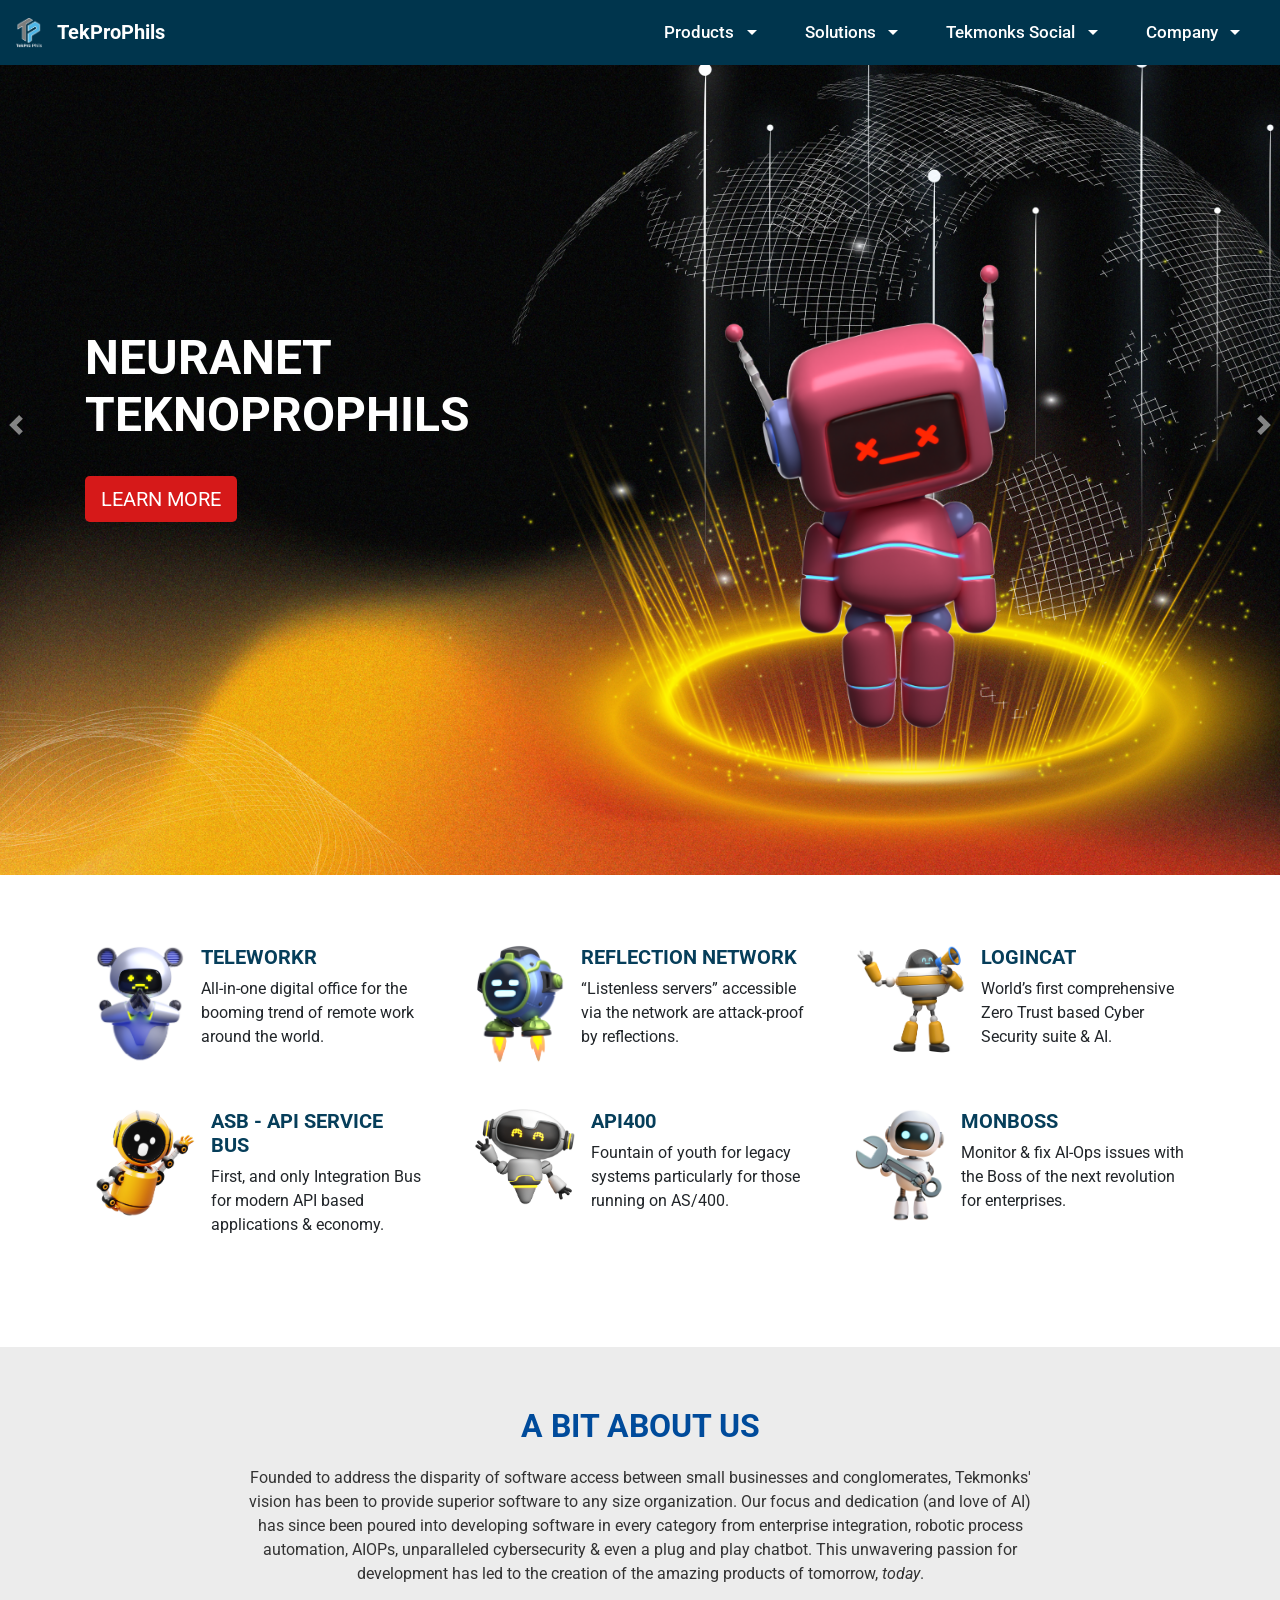
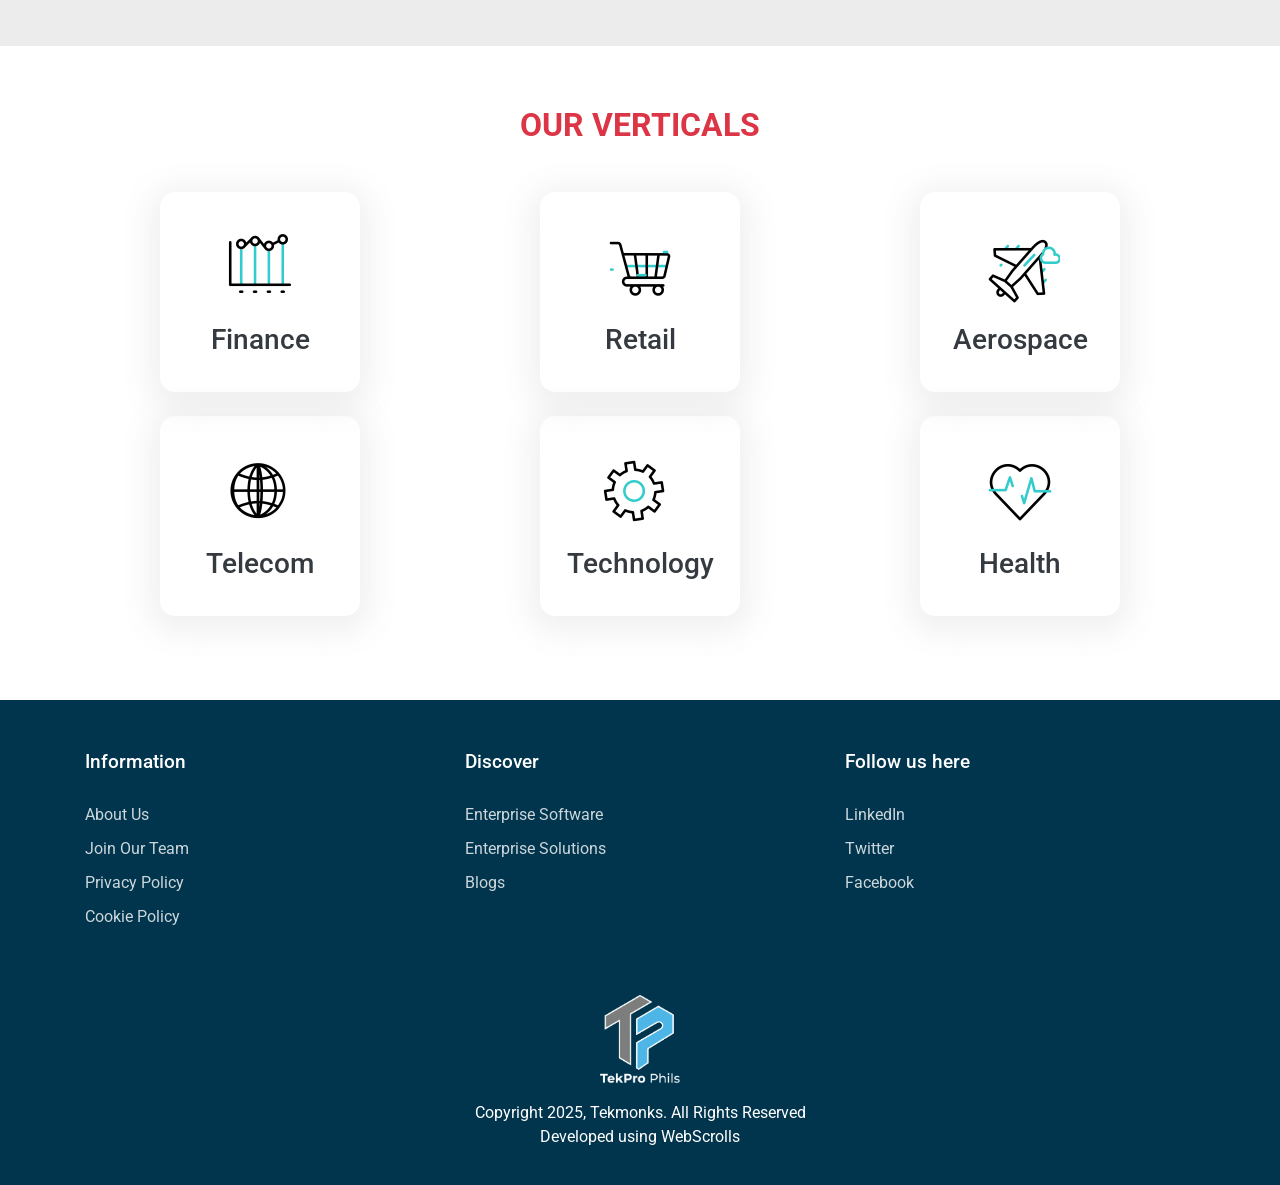
==== index.html @ f19fdc4f "Initial commit" ====
<!DOCTYPE html>
<html lang="en">
<head>
  <meta charset="UTF-8">
  <meta name="viewport" content="width=device-width, initial-scale=1.0">
  <title>TekProPhils</title>
    <link rel="icon" href="image/favicon_io/favicon.ico" type="image/x-icon">
  <link rel="stylesheet" href="style.css">
  <link rel="stylesheet" href="https://stackpath.bootstrapcdn.com/bootstrap/4.5.2/css/bootstrap.min.css">
  <link href="https://fonts.googleapis.com/css2?family=Roboto:wght@400;700&display=swap" rel="stylesheet">
</head>
<body>
<nav class="navbar navbar-expand-lg position-relative">
  <a class="navbar-brand" href="#">
    <img src="image/TekProPhils.png" alt="TekMonks Logo">
    <span class="text-white font-weight-bold">TekProPhils</span>
  </a>
  <div class="collapse navbar-collapse">
    <ul class="navbar-nav ml-auto">
      <li class="nav-item dropdown position-static">
        <a class="nav-link dropdown-toggle text-white" href="#" id="productsDropdown" role="button" data-toggle="dropdown" aria-haspopup="true" aria-expanded="false">
          Products
        </a>
        <div class="dropdown-menu dropdown-menu-custom" aria-labelledby="productsDropdown">
          <div class="menu-wrapper">
            <div class="column left">
              <div class="submenu-item active" onclick="switchTab('productsMenu', 0)">Artificial Intelligence</div>
              <div class="submenu-item" onclick="switchTab('productsMenu', 1)">Cybersecurity</div>
              <div class="submenu-item" onclick="switchTab('productsMenu', 2)">Enterprise Application Integration and API</div>
              <div class="submenu-item" onclick="switchTab('productsMenu', 3)">Monitoring and Response</div>
              <div class="submenu-item" onclick="switchTab('productsMenu', 4)">Cloud</div>
            </div>
            <div class="column right">
              <div class="tab-content" id="productsMenu">
                <div class="row tab-pane active">
                  <div class="col-md-3"><h6><strong>AI Analytics</strong></h6><p>Real-time automated data analysis with focused acuity.</p></div>
                  <div class="col-md-3"><h6><strong>AIPA</strong></h6><p>Complete Robotic Automation Platform for Enterprises.</p></div>
                  <div class="col-md-3"><h6><strong>Monkruls</strong></h6><p>Powerful lightweight business rules engine.</p></div>
                  <div class="col-md-3"><h6><strong>Neuranet</strong></h6><p>Enterprise AI Neural Networks intelligent, integrated, and easy to use.</p></div>
                </div>
                <div class="row tab-pane">
                  <div class="col-md-3"><h6><strong>LoginCat 360</strong></h6><p>World's first comprehensive Cyber Security suite &AI that is Zero Trust based.</p></div>
                  <div class="col-md-3"><h6><strong>Reflection Network</strong></h6><p>"Listenless servers" accessible via the network are attack-proof by reflections.</p></div>
                  <div class="col-md-3"><h6><strong>Cyberwarrior</strong></h6><p>An AI expert security system for cyber defense designed to combat smart attacks.</p></div>
                </div>
                <div class="row tab-pane">
                  <div class="col-md-3"><h6><strong>ASB - API Service Bus</strong></h6><p>First & only Integration Bus for API based applications.</p></div>
                  <div class="col-md-3"><h6><strong>API Boss</strong></h6><p>The world's most powerful and complete API Manager.</p></div>
                  <div class="col-md-3"><h6><strong>DBMagic</strong></h6><p>A REST Layer for DataBase</p></div>
                </div>
                <div class="row tab-pane">
                  <div class="col-md-3"><h6><strong>MonitorX</strong></h6><p>Complete end-to-end monitoring of hybrid systems and performance metrics.</p></div>
                  <div class="col-md-3"><h6><strong>AlertEngine</strong></h6><p>Real-time alerting and incident management with adaptive thresholds.</p></div>
                </div>
                <div class="row tab-pane">
                  <div class="col-md-3"><h6><strong>SkyScale</strong></h6><p>Enterprise-grade scalable cloud deployment and management tools.</p></div>
                  <div class="col-md-3"><h6><strong>CloudX</strong></h6><p>Cloud-native orchestration layer integrated with Tekmonks services.</p></div>
                </div>
              </div>
            </div>
          </div>
        </div>
      </li>
      <li class="nav-item dropdown position-static">
        <a class="nav-link dropdown-toggle text-white" href="#" id="solutionsDropdown" role="button" data-toggle="dropdown" aria-haspopup="true" aria-expanded="false">
          Solutions
        </a>
        <div class="dropdown-menu dropdown-menu-custom" aria-labelledby="solutionsDropdown">
          <div class="menu-wrapper">
            <div class="column left">
              <div class="submenu-item active" onclick="switchTab('solutionsMenu', 0)">Finance</div>
              <div class="submenu-item" onclick="switchTab('solutionsMenu', 1)">Retail</div>
              <div class="submenu-item" onclick="switchTab('solutionsMenu', 2)">Healthcare</div>
            </div>
            <div class="column right">
              <div class="tab-content" id="solutionsMenu">
                <div class="row tab-pane active">
                  <div class="col-md-4"><h6><strong>Banking Solutions</strong></h6><p>Secure and efficient banking solutions powered by AI.</p></div>
                  <div class="col-md-4"><h6><strong>Investment Platforms</strong></h6><p>Robust platforms for investment management.</p></div>
                </div>
                <div class="row tab-pane">
                  <div class="col-md-4"><h6><strong>E-Commerce</strong></h6><p>Integrated solutions for online retail businesses.</p></div>
                  <div class="col-md-4"><h6><strong>Inventory Management</strong></h6><p>Smart inventory tracking and management systems.</p></div>
                </div>
                <div class="row tab-pane">
                  <div class="col-md-4"><h6><strong>Patient Management</strong></h6><p>Comprehensive patient record systems.</p></div>
                  <div class="col-md-4"><h6><strong>Telemedicine</strong></h6><p>Remote healthcare solutions for modern needs.</p></div>
                </div>
              </div>
            </div>
          </div>
        </div>
      </li>
      <li class="nav-item dropdown position-static">
        <a class="nav-link dropdown-toggle text-white" href="#" id="socialDropdown" role="button" data-toggle="dropdown" aria-haspopup="true" aria-expanded="false">
          Tekmonks Social
        </a>
        <div class="dropdown-menu dropdown-menu-custom" aria-labelledby="socialDropdown">
          <div class="menu-wrapper">
            <div class="column left">
              <div class="submenu-item active" onclick="switchTab('socialMenu', 0)">Blog</div>
              <div class="submenu-item" onclick="switchTab('socialMenu', 1)">Events</div>
              <div class="submenu-item" onclick="switchTab('socialMenu', 2)">News</div>
            </div>
            <div class="column right">
              <div class="tab-content" id="socialMenu">
                <div class="row tab-pane active">
                  <div class="col-md-6"><h6><strong>Latest Posts</strong></h6><p>Read our most recent articles and insights.</p></div>
                  <div class="col-md-6"><h6><strong>Tech Trends</strong></h6><p>Stay updated with the latest in technology.</p></div>
                </div>
                <div class="row tab-pane">
                  <div class="col-md-6"><h6><strong>Upcoming Events</strong></h6><p>Join us at our next conference or webinar.</p></div>
                  <div class="col-md-6"><h6><strong>Past Events</strong></h6><p>Materials and recordings from previous events.</p></div>
                </div>
                <div class="row tab-pane">
                  <div class="col-md-6"><h6><strong>Press Releases</strong></h6><p>Official announcements and company news.</p></div>
                  <div class="col-md-6"><h6><strong>Media Coverage</strong></h6><p>Where Tekmonks has been featured.</p></div>
                </div>
              </div>
            </div>
          </div>
        </div>
      </li>
      <li class="nav-item dropdown position-static">
        <a class="nav-link dropdown-toggle text-white" href="#" id="companyDropdown" role="button" data-toggle="dropdown" aria-haspopup="true" aria-expanded="false">
          Company
        </a>
        <div class="dropdown-menu dropdown-menu-custom" aria-labelledby="companyDropdown">
          <div class="menu-wrapper">
            <div class="column left">
              <div class="submenu-item active" onclick="switchTab('companyMenu', 0)">About Us</div>
              <div class="submenu-item" onclick="switchTab('companyMenu', 1)">Leadership</div>
              <div class="submenu-item" onclick="switchTab('companyMenu', 2)">Careers</div>
            </div>
            <div class="column right">
              <div class="tab-content" id="companyMenu">
                <div class="row tab-pane active">
                  <div class="col-md-6"><h6><strong>Our Story</strong></h6><p>Learn about Tekmonks' history and mission.</p></div>
                  <div class="col-md-6"><h6><strong>Our Values</strong></h6><p>The principles that guide our work.</p></div>
                </div>
                <div class="row tab-pane">
                  <div class="col-md-6"><h6><strong>Executive Team</strong></h6><p>Meet our leadership team.</p></div>
                  <div class="col-md-6"><h6><strong>Advisors</strong></h6><p>Our network of industry experts.</p></div>
                </div>
                <div class="row tab-pane">
                  <div class="col-md-6"><h6><strong>Open Positions</strong></h6><p>Join our growing team.</p></div>
                  <div class="col-md-6"><h6><strong>Culture</strong></h6><p>What it's like to work at Tekmonks.</p></div>
                </div>
              </div>
            </div>
          </div>
        </div>
      </li>
    </ul>
  </div>
</nav>


<div id="carouselExampleControls" class="carousel slide" data-ride="carousel" data-interval="5000" style="margin-top: -90px; position: relative; z-index: 0;">
  <div class="carousel-inner">
    <div class="carousel-item active" style="position: relative; height: 100vh; background: url('image/1.png') no-repeat right center; background-size: cover;">
      <div class="container h-100 d-flex flex-column justify-content-center">
        <div class="row align-items-center h-100">
          <div class="col-md-6 text-white">
            <h1 class="display-4 font-weight-bold">NEURANET<br>TEKNOPROPHILS</h1>
            <a href="#" class="btn btn-danger btn-lg mt-4">LEARN MORE</a>
          </div>
        </div>
      </div>
    </div>
       <div class="carousel-item" style="position: relative; height: 100vh; background: url('image/2.png') no-repeat right center; background-size: cover;">
      <div class="container h-100 d-flex flex-column justify-content-center">
        <div class="row align-items-center h-100">
          <div class="col-md-6 text-white">
            <h1 class="display-4 font-weight-bold">AI EXPERT SYSTEM FOR<br>CYBERSECURITY</h1>
            <a href="#" class="btn btn-danger btn-lg mt-4">LEARN MORE</a>
          </div>
        </div>
      </div>
    </div>
    <div class="carousel-item" style="position: relative; height: 100vh; background: url('image/3.png') no-repeat right center; background-size: cover;">
      <div class="container h-100 d-flex flex-column justify-content-center">
        <div class="row align-items-center h-100">
          <div class="col-md-6 text-white">
            <h1 class="display-4 font-weight-bold">STATE OF THE ART ROBOTIC <br>AUTOMATION</h1>
            <a href="#" class="btn btn-danger btn-lg mt-4">LEARN MORE</a>
          </div>
        </div>
      </div>
    </div>
    <div class="carousel-item" style="position: relative; height: 100vh; background: url('image/4.png') no-repeat right center; background-size: cover;">
      <div class="container h-100 d-flex flex-column justify-content-center">
        <div class="row align-items-center h-100">
          <div class="col-md-6 text-white">
            <h1 class="display-4 font-weight-bold">TOMORROW'S HYBRID CLOUD<br>TODAY</h1>
            <a href="#" class="btn btn-danger btn-lg mt-4">LEARN MORE</a>
          </div>
        </div>
      </div>
    </div>
    <div class="carousel-item" style="position: relative; height: 100vh; background: url('image/5.png') no-repeat right center; background-size: cover;">
      <div class="container h-100 d-flex flex-column justify-content-center">
        <div class="row align-items-center h-100">
          <div class="col-md-6 text-white">
            <h1 class="display-4 font-weight-bold">
              <span style="color: #1E88E5;">Tele</span><span style="color: #43A047;">Workr</span><br>
              <span style="color: white; font-weight: normal;">The Borderless Office</span> <!-- changed to white to match -->
            </h1>
            <a href="#" class="btn btn-danger btn-lg mt-4">LEARN MORE</a>
          </div>
        </div>
      </div>
    </div>
    <div class="carousel-item" style="position: relative; height: 100vh; background: url('image/6.png') no-repeat right center; background-size: cover;">
      <div class="container h-100 d-flex flex-column justify-content-center">
        <div class="row align-items-center h-100">
          <div class="col-md-6 text-white">
            <h1 class="display-4 font-weight-bold">ENTERPRISE CONTENT <span>PLATFORM</span></h1>
            <a href="#" class="btn btn-danger btn-lg mt-4">LEARN MORE</a>
          </div>
        </div>
      </div>
    </div>
    <div class="carousel-item" style="position: relative; height: 100vh; background: url('image/7.png') no-repeat right center; background-size: cover;">
      <div class="container h-100 d-flex flex-column justify-content-center">
        <div class="row align-items-center h-100">
          <div class="col-md-6 text-white">
            <h1 class="display-4 font-weight-bold">ENTERPRISE CONTENT <span>PLATFORM</span></h1>
            <a href="#" class="btn btn-danger btn-lg mt-4">LEARN MORE</a>
          </div>
        </div>
      </div>
    </div>
    <div class="carousel-item" style="position: relative; height: 100vh; background: url('image/8.png') no-repeat right center; background-size: cover;">
      <div class="container h-100 d-flex flex-column justify-content-center">
        <div class="row align-items-center h-100">
          <div class="col-md-6 text-white">
            <h1 class="display-4 font-weight-bold">ENTERPRISE CONTENT <span>PLATFORM</span></h1>
            <a href="#" class="btn btn-danger btn-lg mt-4">LEARN MORE</a>
          </div>
        </div>
      </div>
    </div>
  </div>
  <a class="carousel-control-prev" href="#carouselExampleControls" role="button" data-slide="prev" style="left: -80px; z-index: 5;">
    <span class="carousel-control-prev-icon" aria-hidden="true"></span>
    <span class="sr-only">Previous</span>
  </a>
  <a class="carousel-control-next" href="#carouselExampleControls" role="button" data-slide="next" style="right: -80px; z-index: 5;">
    <span class="carousel-control-next-icon" aria-hidden="true"></span>
    <span class="sr-only">Next</span>
  </a>
</div>
<section class="products-section">
  <div class="container">
    <div class="row">
      <div class="col-md-4 mb-4">
        <div class="d-flex align-items-start">
          <img src="image/9.png" alt="TELEWORKR" class="mr-3" width="90">
          <div>
            <a href="#" class="no-underline">
            <h5 class="font-weight-bold">TELEWORKR</h5>
            </a>
            <p>All-in-one digital office for the booming trend of remote work around the world.</p>
          </div>
        </div>
      </div>
      <div class="col-md-4 mb-4">
        <div class="d-flex align-items-start">
          <img src="image/10.png" alt="REFLECTION NETWORK" class="mr-3" width="90">
          <div>
            <a href="#" class="no-underline">
            <h5 class="font-weight-bold">REFLECTION NETWORK</h5>
            </a>
            <p>“Listenless servers” accessible via the network are attack-proof by reflections.</p>
          </div>
        </div>
      </div>
      <div class="col-md-4 mb-4">
        <div class="d-flex align-items-start">
          <img src="image/14.png" alt="LOGINCAT" class="mr-3" width="110">
          <div>
            <a href="#" class="no-underline">
            <h5 class="font-weight-bold">LOGINCAT</h5>
            </a>
            <p>World’s first comprehensive Zero Trust based Cyber Security suite & AI.</p>
          </div>
        </div>
      </div>
      <div class="col-md-4 mb-4">
        <div class="d-flex align-items-start">
          <img src="image/15.png" alt="ASB - API SERVICE BUS" class="mr-3" width="100">
          <div>
            <a href="#" class="no-underline">
            <h5 class="font-weight-bold">ASB - API SERVICE BUS</h5>
            </a>
            <p>First, and only Integration Bus for modern API based applications & economy.</p>
          </div>
        </div>
      </div>
      <div class="col-md-4 mb-4">
        <div class="d-flex align-items-start">
          <img src="image/16.png" alt="API400" class="mr-3" width="100">
          <div>
              <a href="#" class="no-underline">
            <h5 class="font-weight-bold">API400</h5>
            </a>
            <p>Fountain of youth for legacy systems particularly for those running on AS/400.</p>
          </div>
        </div>
      </div>
      <div class="col-md-4 mb-4">
        <div class="d-flex align-items-start">
          <img src="image/11.png " alt="MONBOSS" class="mr-3" width="90">
          <div>
            <a href="#" class="no-underline">
          <h5 class="font-weight-bold">MONBOSS</h5>
        </a>
            <p>Monitor & fix AI-Ops issues with the Boss of the next revolution for enterprises.</p>
          </div>
        </div>
      </div>
    </div>
  </div>
</section>


  <section class="about-section">
    <h2>A BIT ABOUT US</h2>
    <p>
      Founded to address the disparity of software access between small businesses and conglomerates,
      Tekmonks' vision has been to provide superior software to any size organization. Our focus and dedication
      (and love of AI) has since been poured into developing software in every category from enterprise
      integration, robotic process automation, AIOPs, unparalleled cybersecurity & even a plug and play chatbot.
      This unwavering passion for development has led to the creation of the amazing products of tomorrow, <i>today</i>.
    </p>
  </section>


  <section class="our-verticals">
  <div class="container">
    <h2 class="text-center text-danger font-weight-bold mb-5">OUR VERTICALS</h2>
    <div class="row">
      <div class="col-md-4 col-6 mb-4">
        <a href="#" class="vertical-link">
          <div class="vertical-card">
            <img src="image/gif/line-chart.gif" alt="Finance" width="80" class="mb-3">
            <h3 class="text-dark mb-0">Finance</h3>
          </div>
        </a>
      </div>
      <div class="col-md-4 col-6 mb-4">
        <a href="#" class="vertical-link">
          <div class="vertical-card">
            <img src="image/gif/shopping-cart.gif" alt="Retail" width="80" class="mb-3">
            <h3 class="text-dark mb-0">Retail</h3>
          </div>
        </a>
      </div>
      <div class="col-md-4 col-6 mb-4">
        <a href="#" class="vertical-link">
          <div class="vertical-card">
            <img src="image/gif/airplane.gif" alt="Aerospace" width="80" class="mb-3">
            <h3 class="text-dark mb-0">Aerospace</h3>
          </div>
        </a>
      </div>
      <div class="col-md-4 col-6 mb-4">
        <a href="#" class="vertical-link">
          <div class="vertical-card">
            <img src="image/gif/worldwide.gif" alt="Telecom" width="80" class="mb-3">
            <h3 class="text-dark mb-0">Telecom</h3>
          </div>
        </a>
      </div>
      <div class="col-md-4 col-6 mb-4">
        <a href="#" class="vertical-link">
          <div class="vertical-card">
            <img src="image/gif/settings.gif" alt="Technology" width="80" class="mb-3">
            <h3 class="text-dark mb-0">Technology</h3>
          </div>
        </a>
      </div>
      <div class="col-md-4 col-6 mb-4">
        <a href="#" class="vertical-link">
          <div class="vertical-card">
            <img src="image/gif/heartbeat.gif" alt="Health" width="80" class="mb-3">
            <h3 class="text-dark mb-0">Health</h3>
          </div>
        </a>
      </div>
    </div>
  </div>
</section>

  <footer>
  <div class="container">
    <div class="footer-grid">
      <div class="footer-column">
        <h3>Information</h3>
        <ul>
          <li><a href="#">About Us</a></li>
          <li><a href="#">Join Our Team</a></li>
          <li><a href="#">Privacy Policy</a></li>
          <li><a href="#">Cookie Policy</a></li>
        </ul>
      </div>
      <div class="footer-column">
        <h3>Discover</h3>
        <ul>
          <li><a href="#">Enterprise Software</a></li>
          <li><a href="#">Enterprise Solutions</a></li>
          <li><a href="#">Blogs</a></li>
        </ul>
      </div>
      <div class="footer-column">
        <h3>Follow us here</h3>
        <ul>
          <li><a href="#">LinkedIn</a></li>
          <li><a href="#">Twitter</a></li>
          <li><a href="#">Facebook</a></li>
        </ul>
      </div>
    </div>
    <div class="copyright">
      <img src="image/TekProPhils.png" alt="TekProPhils">
      <p>Copyright 2025, Tekmonks. All Rights Reserved<br>
      Developed using WebScrolls</p>
    </div>
  </div>
</footer>

  <script src="https://code.jquery.com/jquery-3.5.1.slim.min.js"></script>
  <script src="https://cdn.jsdelivr.net/npm/bootstrap@4.5.2/dist/js/bootstrap.bundle.min.js"></script>

<script>
// Function to handle tab switching
function switchTab(menuId, index) {
  const menu = document.getElementById(menuId);
  const items = menu.parentElement.querySelectorAll('.submenu-item');
  const panes = menu.querySelectorAll('.tab-pane');

  // Remove active class from all items and panes
  items.forEach(item => item.classList.remove('active'));
  panes.forEach(pane => pane.classList.remove('active'));
  
  // Add active class to selected item and pane
  items[index].classList.add('active');
  panes[index].classList.add('active');
}

// Keep dropdown open when clicking inside
document.querySelectorAll('.dropdown-menu-custom').forEach(menu => {
  menu.addEventListener('click', function(e) {
    e.stopPropagation();
  });
});

// Initialize first tab as active on page load
document.addEventListener('DOMContentLoaded', function() {
  document.querySelectorAll('.column.left .submenu-item').forEach((item, index) => {
    if (index === 0) item.classList.add('active');
  });
  document.querySelectorAll('.tab-content .tab-pane').forEach((pane, index) => {
    if (index === 0) pane.classList.add('active');
  });
});
</script>
</body>
</html>
---- style.css ----
body, html {
      margin: 0;
      padding: 0;
      font-family: 'Roboto', sans-serif;
      overflow-x: hidden;
      background-color: #fff;
    }
   .navbar {
     margin-bottom: 0 !important;
  background-color: #00354d;
  padding: 0.8rem 2rem;
    position: relative;
    z-index: 1000;
}

.navbar-brand {
  display: flex;
  align-items: center;
  padding: 0.5rem 0;
}

.navbar-brand img {
  height: 30px;
  margin-right: 10px;
}

.navbar-nav {
  align-items: center;
}

.navbar .nav-link {
  color: white !important;
  padding: 0.75rem 1.25rem !important;
  margin: 0 0.25rem;
  font-weight: 500;
  font-size: 1.05rem;
  transition: all 0.2s ease;
  position: relative;
}

.navbar .nav-link:hover,
.navbar .nav-link:focus,
.navbar .nav-link.active {
  color: #00354d !important;
  background-color: white;
  border-radius: 6px;
}

.dropdown-menu-custom {
  position: absolute;
  background-color: white;
  width: 100vw;
  z-index: 1000;
  top: 100%;
  left: 0;
  display: none;
  border-top: 3px solid #e0e0e0;
  box-shadow: 0 10px 20px rgba(0, 0, 0, 0.1);
}
.no-underline {
  text-decoration: none !important;
  color: #063E5A !important;
}

.no-underline:hover {
  color: #A81010 !important;
}
.vertical-link:hover h3 {
  color: #A81010 !important;
}
.dropdown-menu-custom.show {
  display: block !important;
}

.menu-wrapper {
  display: flex;
  min-height: 400px;
}

.column.left {
  width: 25%;
  min-width: 280px;
  background-color: #00354d;
  color: white;
  padding: 2rem 0;
}
   .navbar-toggler-icon {
      background-image: url("data:image/svg+xml;charset=utf8,%3Csvg viewBox='0 0 32 32' xmlns='http://www.w3.org/2000/svg'%3E%3Cpath stroke='rgba(255,255,255,0.8)' stroke-width='2' stroke-linecap='round' stroke-miterlimit='10' d='M4 8h24M4 16h24M4 24h24'/%3E%3C/svg%3E");
    }
.column.right {
  width: 75%;
  background: #f9f9f9;
  padding: 2.5rem;
}

.submenu-item {
  cursor: pointer;
  padding: 0.8rem 2rem;
  margin: 0.25rem 1rem;
  font-size: 1rem;
  transition: all 0.2s ease;
  border-left: 3px solid transparent;
}

.submenu-item:hover,
.submenu-item.active {
  background: rgba(255, 255, 255, 0.9);
  color: #00354d;
  border-radius: 4px;
  border-left: 3px solid #d61919;
  padding-left: 1.75rem;
}

.tab-pane { 
  display: none; 
  animation: fadeIn 0.3s ease;
}

.tab-pane.active { 
  display: block; 
}

.tab-pane .row {
  margin: -1rem;
}

.tab-pane .col-md-3,
.tab-pane .col-md-4,
.tab-pane .col-md-6 {
  padding: 1rem;
}

.tab-pane h6 {
  font-size: 1.1rem;
  margin-bottom: 0.75rem;
  color: #00354d;
}

.tab-pane p {
  font-size: 0.95rem;
  line-height: 1.5;
  color: #555;
}

@keyframes fadeIn {
  from { opacity: 0; transform: translateY(10px); }
  to { opacity: 1; transform: translateY(0); }
}

/* Improved dropdown arrow */
.navbar .dropdown-toggle::after {
  margin-left: 0.5em;
  vertical-align: 0.15em;
  transition: transform 0.2s ease;
}

.navbar .show > .dropdown-toggle::after {
  transform: rotate(180deg);
}

    .carousel-item {
      height: 100vh;
      background: linear-gradient(135deg, #00354d, #004d6d);
      color: white;
      position: relative;
    }
    .carousel-item .content {
      position: absolute;
      top: 50%;
      left: 5%;
      transform: translateY(-50%);
      z-index: 2;
    }
    .carousel-item h1 {
      font-size: 3rem;
      font-weight: bold;
    }
    .carousel-item .btn {
      margin-top: 20px;
      background-color: #d61919;
      border: none;
    }
    .robot {
      position: absolute;
      right: 10%;
      bottom: 10%;
      max-width: 300px;
      z-index: 1;
    }
    .carousel-inner {
      height: 100vh;
    }
    .carousel-item img.d-block {
      height: 100vh;
      object-fit: cover;
    }
    .products-section {
      padding: 60px 20px;
      background: #ffffff;
    }
    .products-grid {
      display: grid;
      grid-template-columns: repeat(auto-fit, minmax(250px, 1fr));
      gap: 30px;
      max-width: 1200px;
      margin: 0 auto;
    }
    .product {
      display: flex;
      align-items: flex-start;
      gap: 15px;
    }
    .product img {
      width: 50px;
      height: 50px;
    }
    .product h5 {
      font-weight: 700;
      color: #004b9b;
    }
    .product p {
      font-size: 14px;
      margin-bottom: 0;
    }
    .products-section .d-flex {
  transition: all 0.3s ease;
  border-radius: 8px;
  padding: 10px;
}

.products-section .d-flex:hover {
  background-color: #f9f9f9; /* light background on hover */
  box-shadow: 0 4px 15px rgba(0,0,0,0.1); /* subtle shadow */
}

.products-section .d-flex:hover h5 {
  color: #d61919; /* highlight title color on hover */
}

.products-section .d-flex:hover p {
  color: #333; /* enhance paragraph contrast on hover */
}

.products-section .d-flex:hover img {
  transform: scale(1.05);
  transition: transform 0.3s ease;
}

    .about-section {
      background-color: #ececec;
      text-align: center;
      padding: 60px 20px;
    }
    .about-section h2 {
      color: #004b9b;
      font-weight: 700;
    }
    .about-section p {
      max-width: 800px;
      margin: 20px auto 0;
      font-size: 16px;
      color: #333;
    }
    /* Verticals Section */
    .our-verticals {
      padding: 60px 0;
      background-color: var(--light-bg);
    }
    
    .vertical-link {
      display: block;
      transition: all 0.3s ease;
    }
    
    .vertical-link:hover {
      transform: translateY(-5px);
      text-decoration: none;
    }
    
    .vertical-card {
      width: 100%;
      max-width: 200px;
      height: 200px;
      border-radius: 15px;
      box-shadow: 0 6px 30px 10px rgba(111, 111, 111, 0.1);
      display: flex;
      flex-direction: column;
      justify-content: center;
      align-items: center;
      margin: 0 auto;
      transition: all 0.3s ease;
    }
    
    .vertical-card:hover {
     
      box-shadow: 0 10px 40px rgba(111, 111, 111, 0.2);
    }
    /* Footer */
    footer {
    background-color: #00354d;
      color: white;
      padding: 50px 0 0;
    }
    
    .footer-grid {
      display: grid;
      grid-template-columns: repeat(auto-fit, minmax(250px, 1fr));
      gap: 30px;
      padding-bottom: 30px;
    }
    
    .footer-column h3 {
      font-size: 1.2rem;
      margin-bottom: 20px;
      position: relative;
      padding-bottom: 10px;
    }
    
    .footer-column h3::after {
      content: '';
      position: absolute;
      left: 0;
      bottom: 0;
      width: 50px;
      height: 2px;
      background-color: var(--secondary-color);
    }
    
    .footer-column ul {
      list-style: none;
      padding: 0;
    }
    
    .footer-column li {
      margin-bottom: 10px;
    }
    
    .footer-column a {
      color: rgba(255,255,255,0.8);
      transition: all 0.2s ease;
    }
    
    .footer-column a:hover {
      color: white;
      text-decoration: none;
      padding-left: 5px;
    }
    
    .copyright {
      padding: 20px 0;
      text-align: center;
    }
    
    .copyright img {
      width: 80px;
      margin-bottom: 15px;
    }
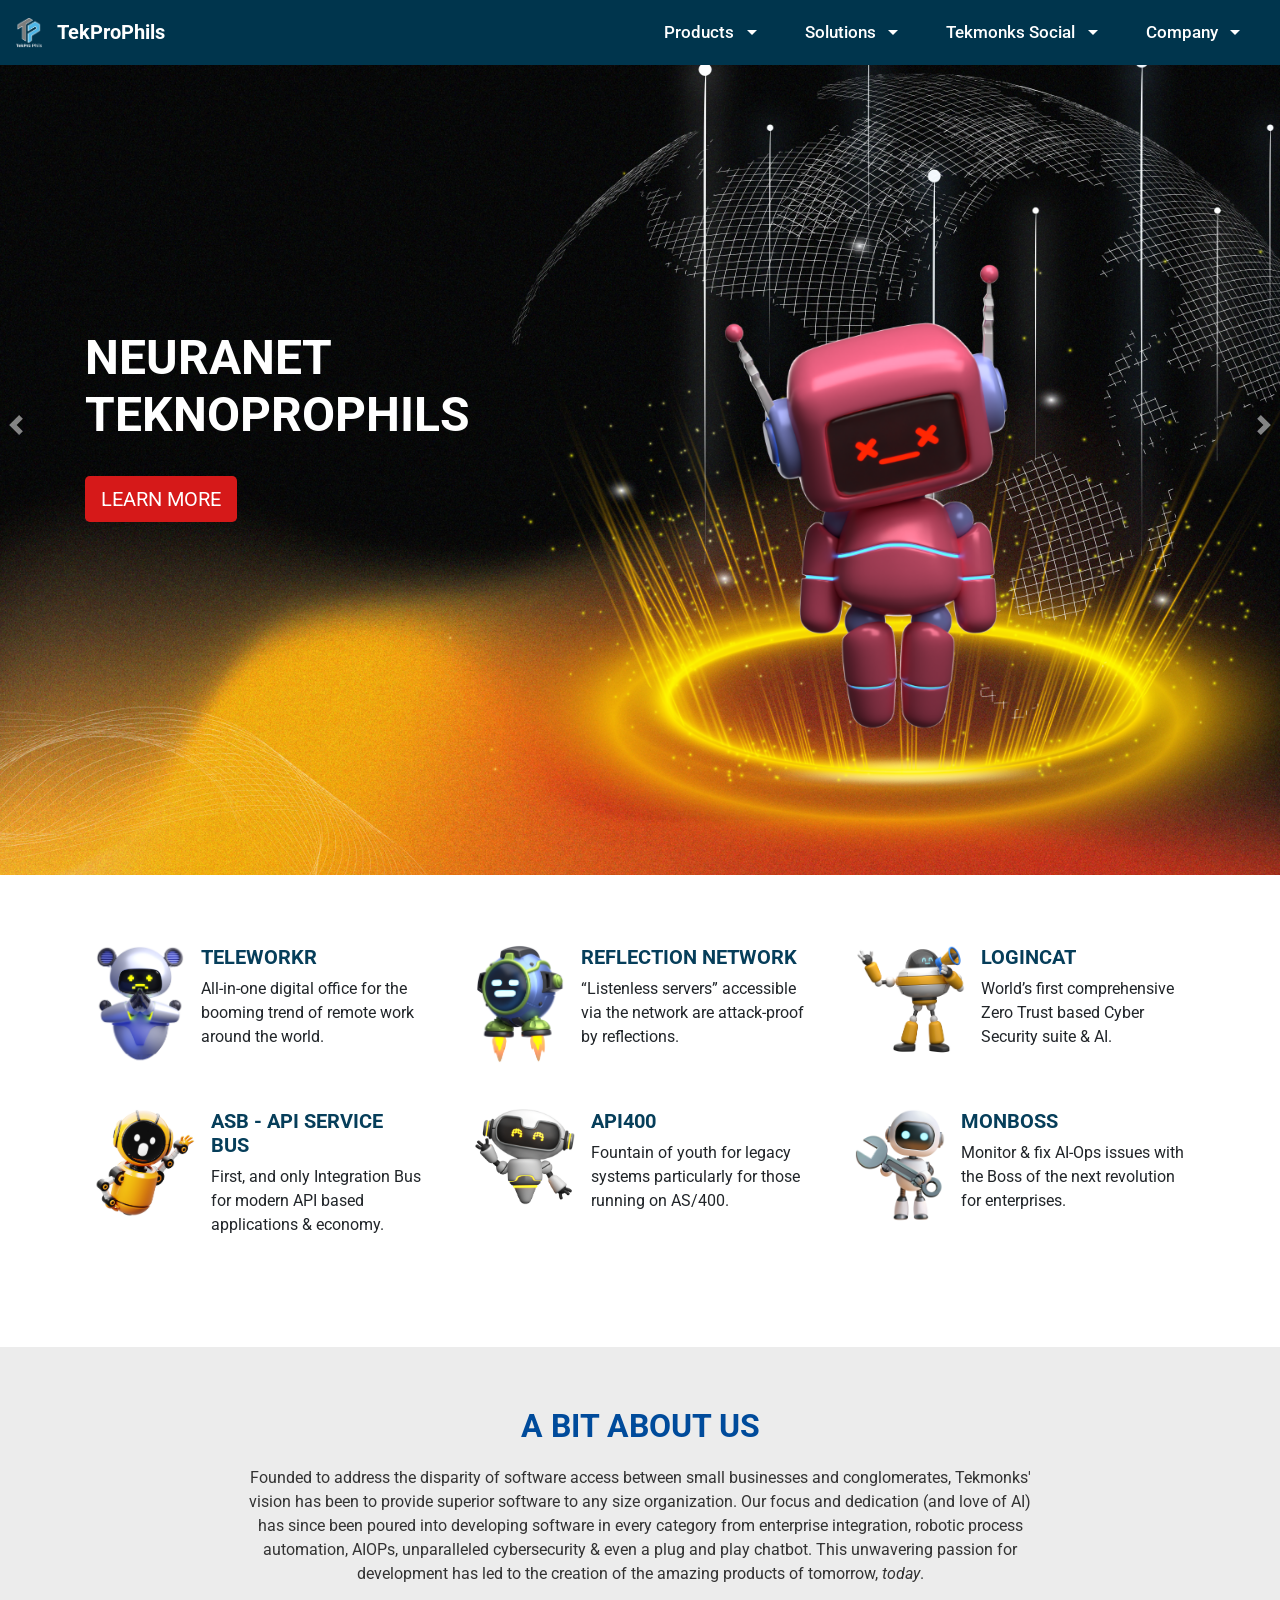
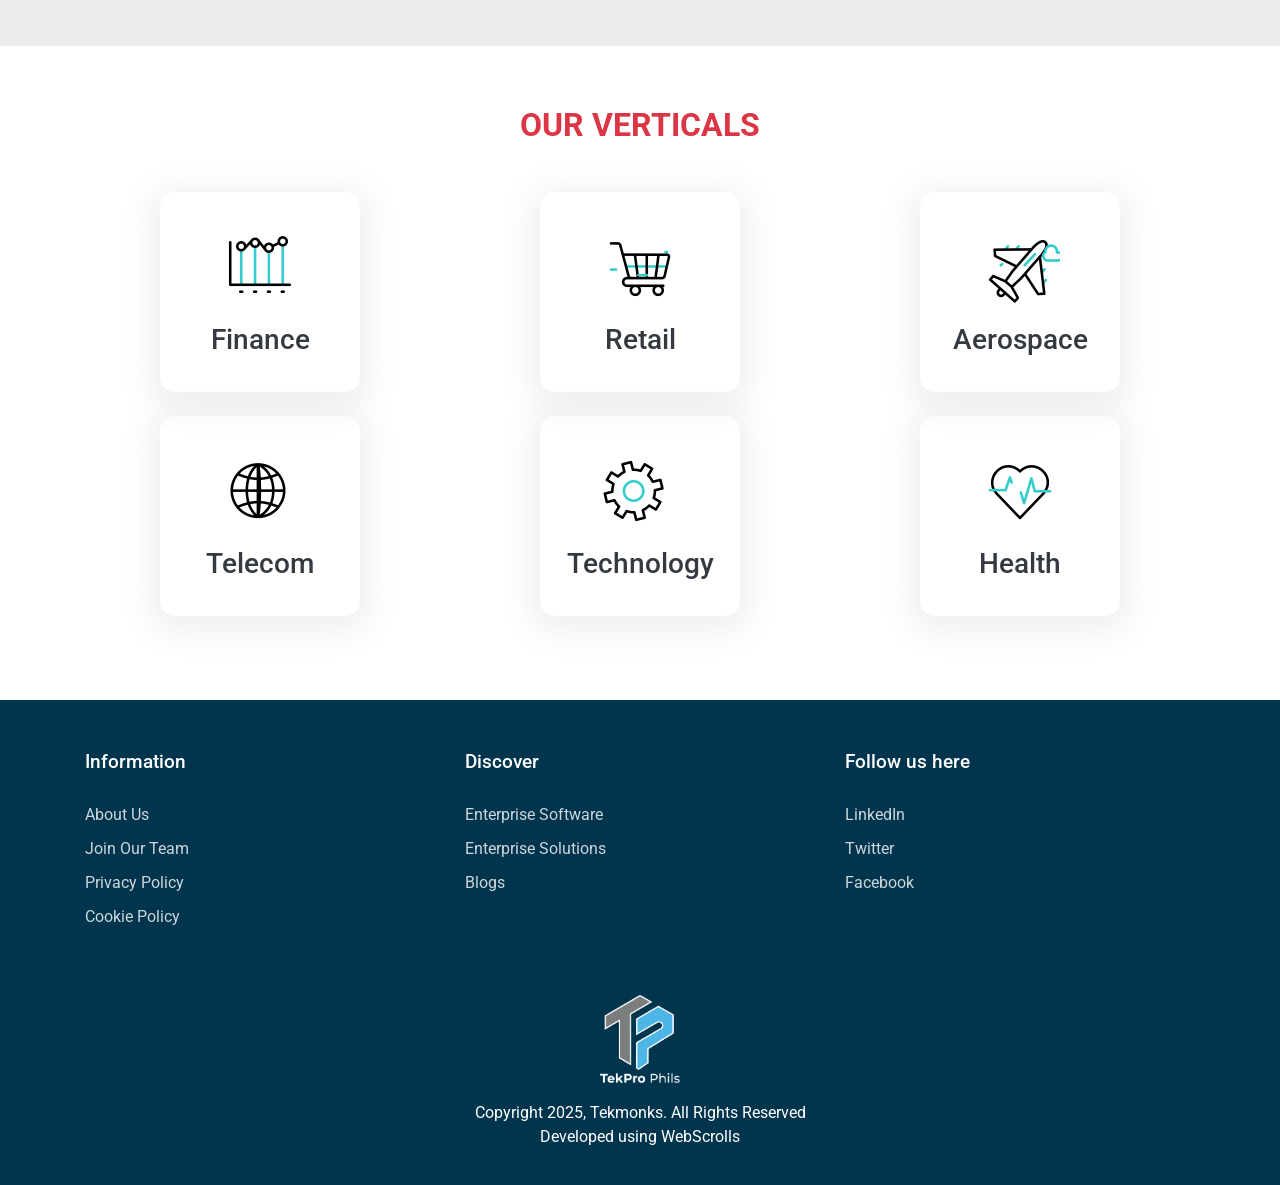
==== commit 432257ca: "mali na code e commit mali ni siya akoang ge tuyo" ====
--- a/index.html
+++ b/index.html
@@ -73,20 +73,7 @@
               <div class="submenu-item" onclick="switchTab('solutionsMenu', 2)">Healthcare</div>
             </div>
             <div class="column right">
-              <div class="tab-content" id="solutionsMenu">
-                <div class="row tab-pane active">
-                  <div class="col-md-4"><h6><strong>Banking Solutions</strong></h6><p>Secure and efficient banking solutions powered by AI.</p></div>
-                  <div class="col-md-4"><h6><strong>Investment Platforms</strong></h6><p>Robust platforms for investment management.</p></div>
-                </div>
-                <div class="row tab-pane">
-                  <div class="col-md-4"><h6><strong>E-Commerce</strong></h6><p>Integrated solutions for online retail businesses.</p></div>
-                  <div class="col-md-4"><h6><strong>Inventory Management</strong></h6><p>Smart inventory tracking and management systems.</p></div>
-                </div>
-                <div class="row tab-pane">
-                  <div class="col-md-4"><h6><strong>Patient Management</strong></h6><p>Comprehensive patient record systems.</p></div>
-                  <div class="col-md-4"><h6><strong>Telemedicine</strong></h6><p>Remote healthcare solutions for modern needs.</p></div>
-                </div>
-              </div>
+        
             </div>
           </div>
         </div>
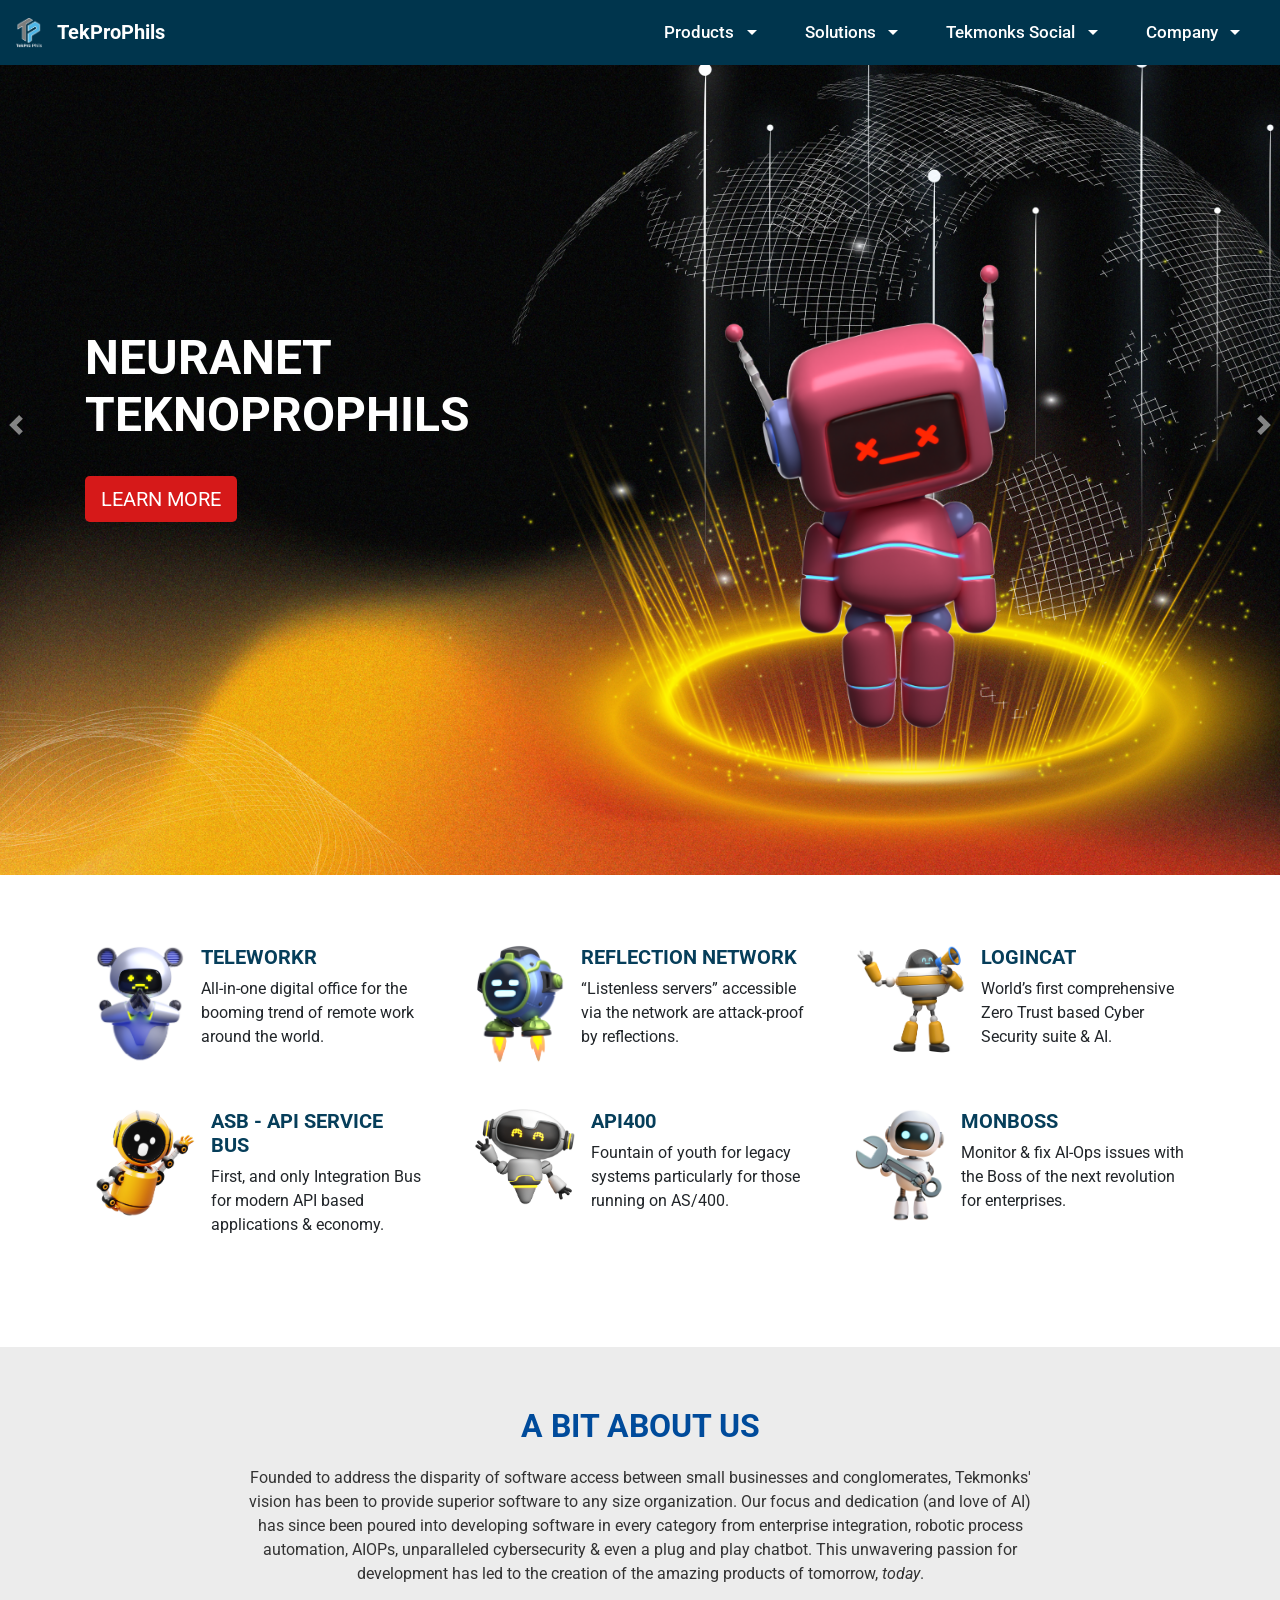
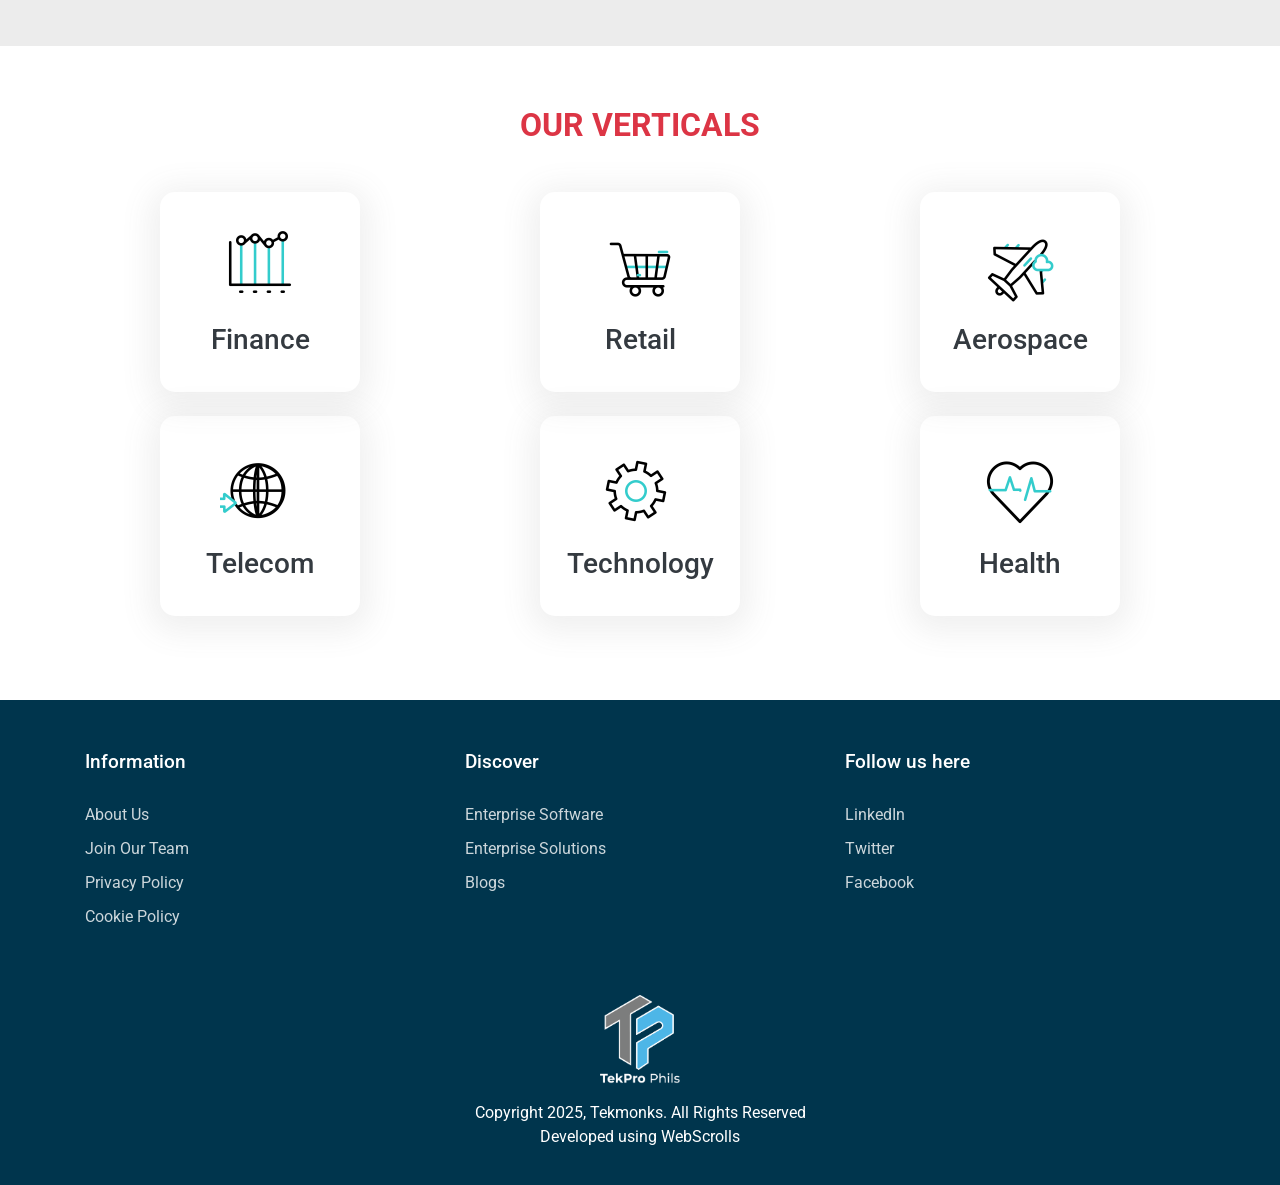
==== commit c9d72f86: "Revert "mali na code e commit" This reverts commit 432257ca423e1dba21e72883558aa09017ce3308." ====
--- a/index.html
+++ b/index.html
@@ -73,7 +73,20 @@
               <div class="submenu-item" onclick="switchTab('solutionsMenu', 2)">Healthcare</div>
             </div>
             <div class="column right">
-        
+              <div class="tab-content" id="solutionsMenu">
+                <div class="row tab-pane active">
+                  <div class="col-md-4"><h6><strong>Banking Solutions</strong></h6><p>Secure and efficient banking solutions powered by AI.</p></div>
+                  <div class="col-md-4"><h6><strong>Investment Platforms</strong></h6><p>Robust platforms for investment management.</p></div>
+                </div>
+                <div class="row tab-pane">
+                  <div class="col-md-4"><h6><strong>E-Commerce</strong></h6><p>Integrated solutions for online retail businesses.</p></div>
+                  <div class="col-md-4"><h6><strong>Inventory Management</strong></h6><p>Smart inventory tracking and management systems.</p></div>
+                </div>
+                <div class="row tab-pane">
+                  <div class="col-md-4"><h6><strong>Patient Management</strong></h6><p>Comprehensive patient record systems.</p></div>
+                  <div class="col-md-4"><h6><strong>Telemedicine</strong></h6><p>Remote healthcare solutions for modern needs.</p></div>
+                </div>
+              </div>
             </div>
           </div>
         </div>
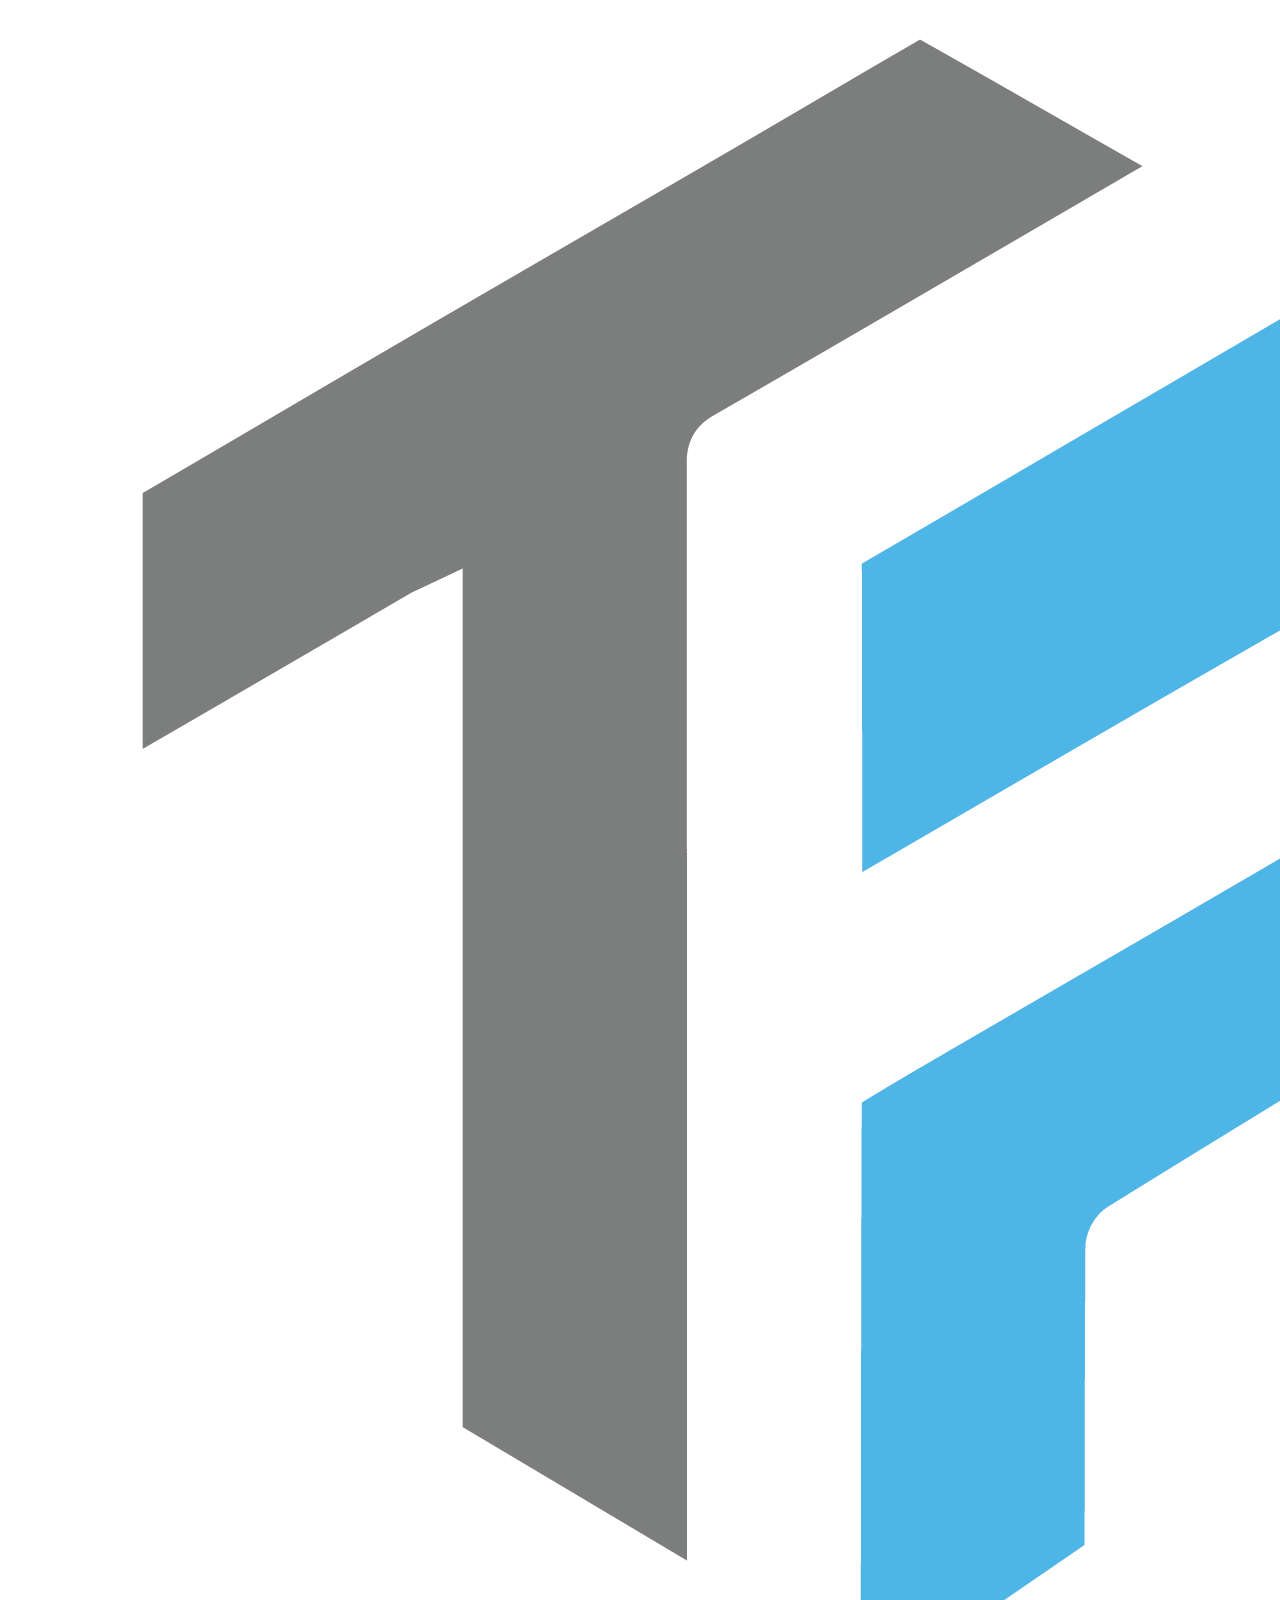
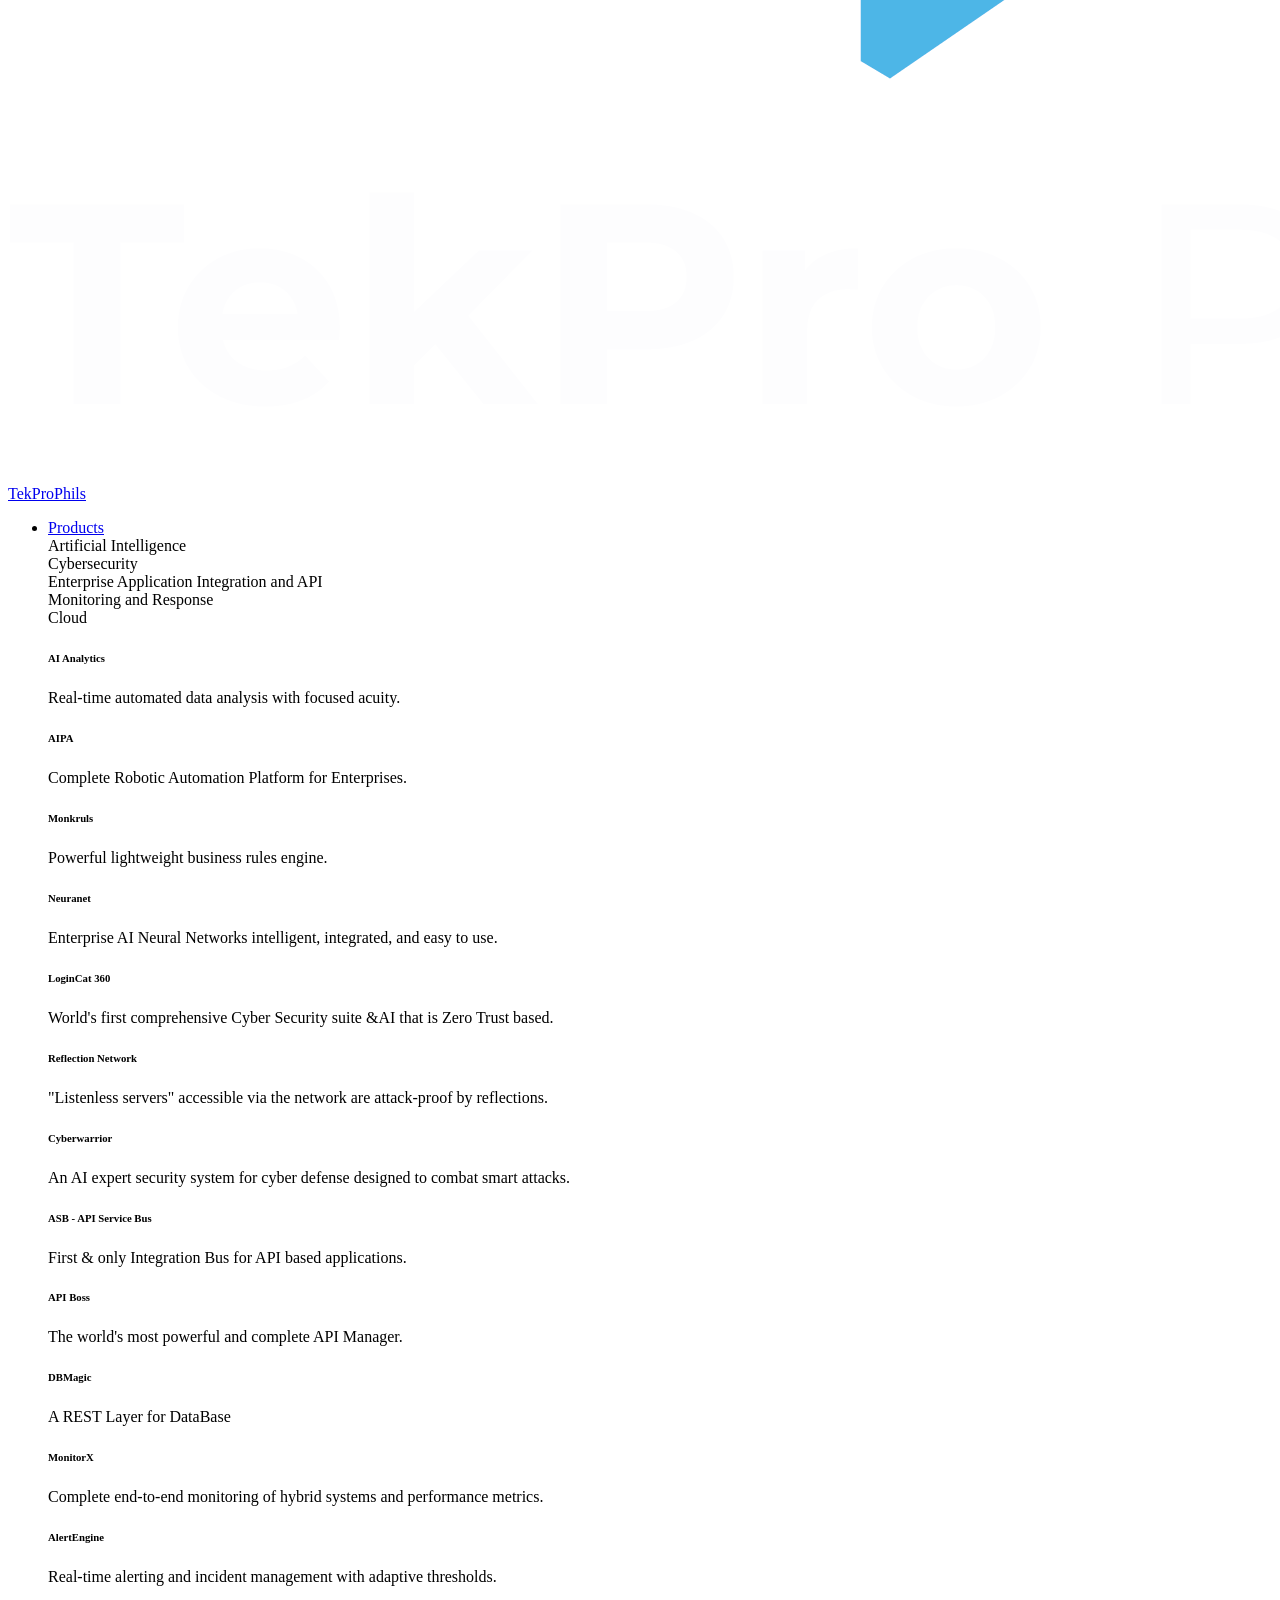
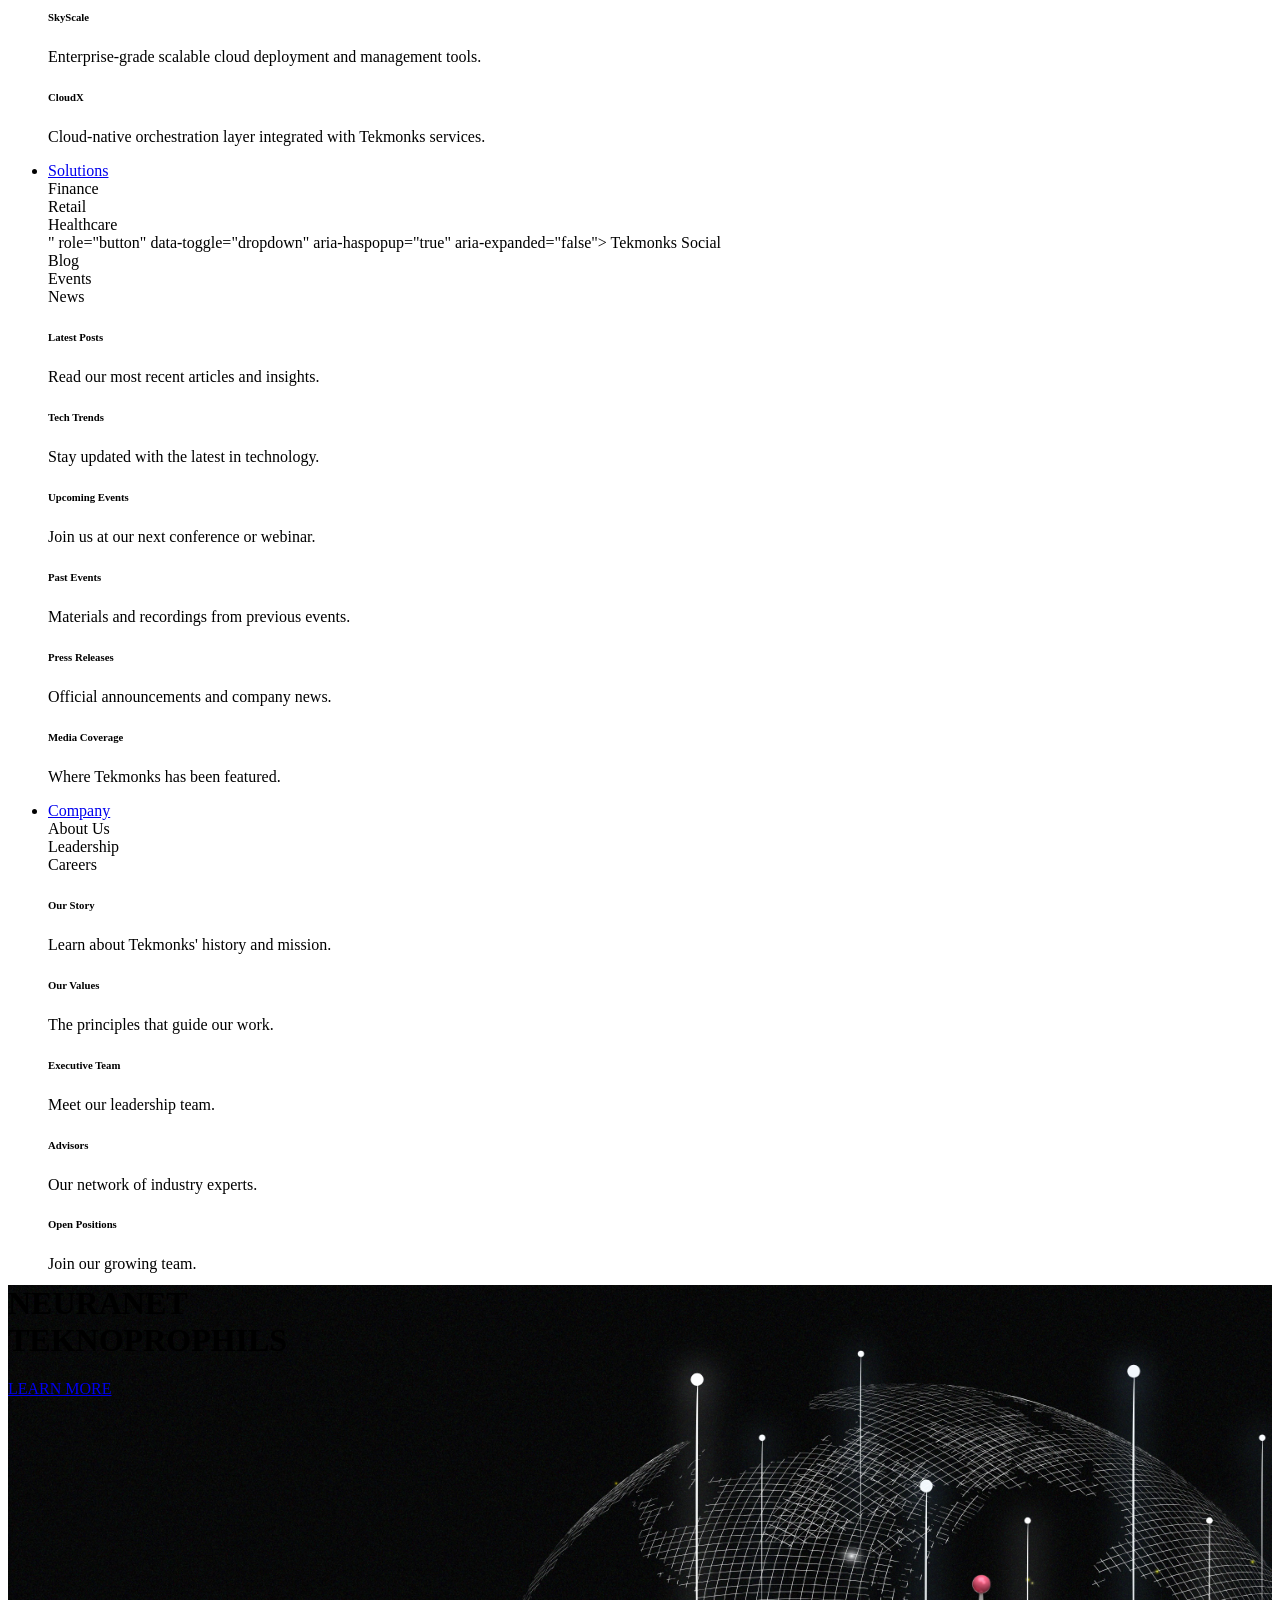
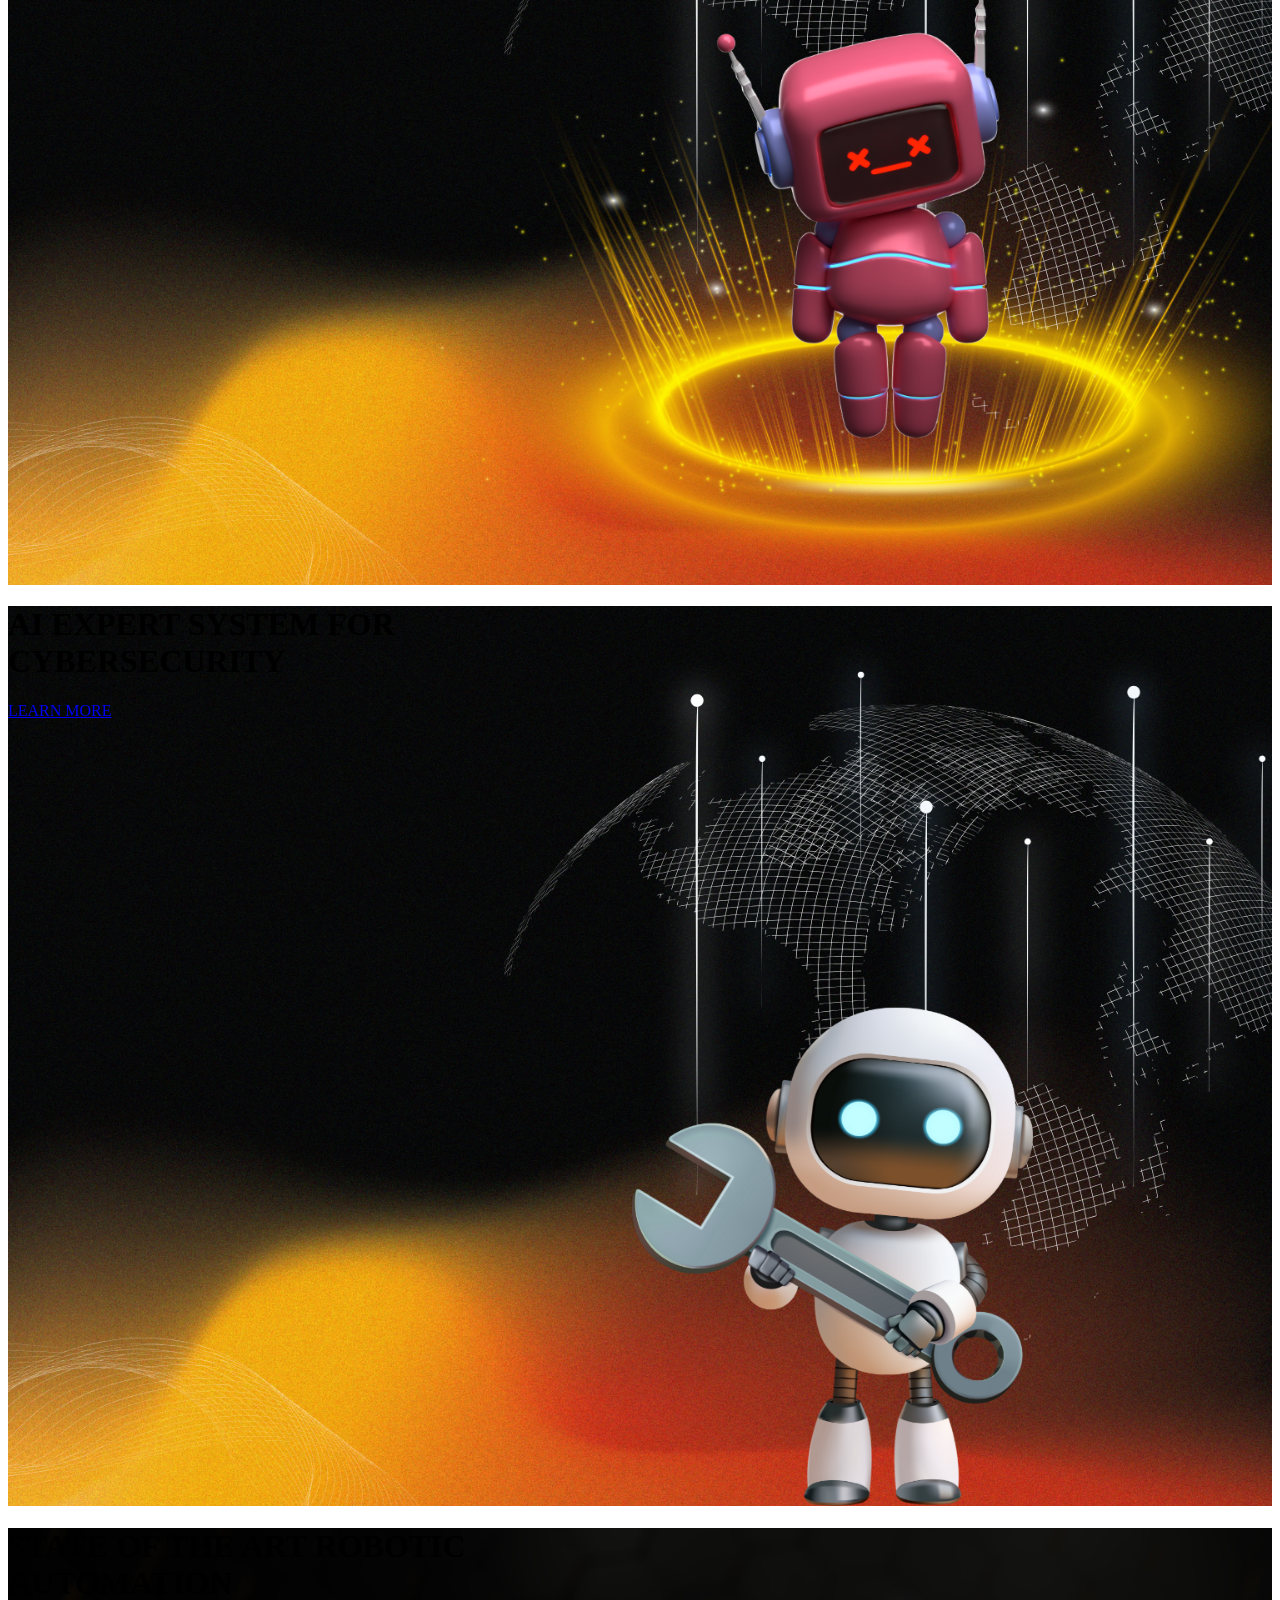
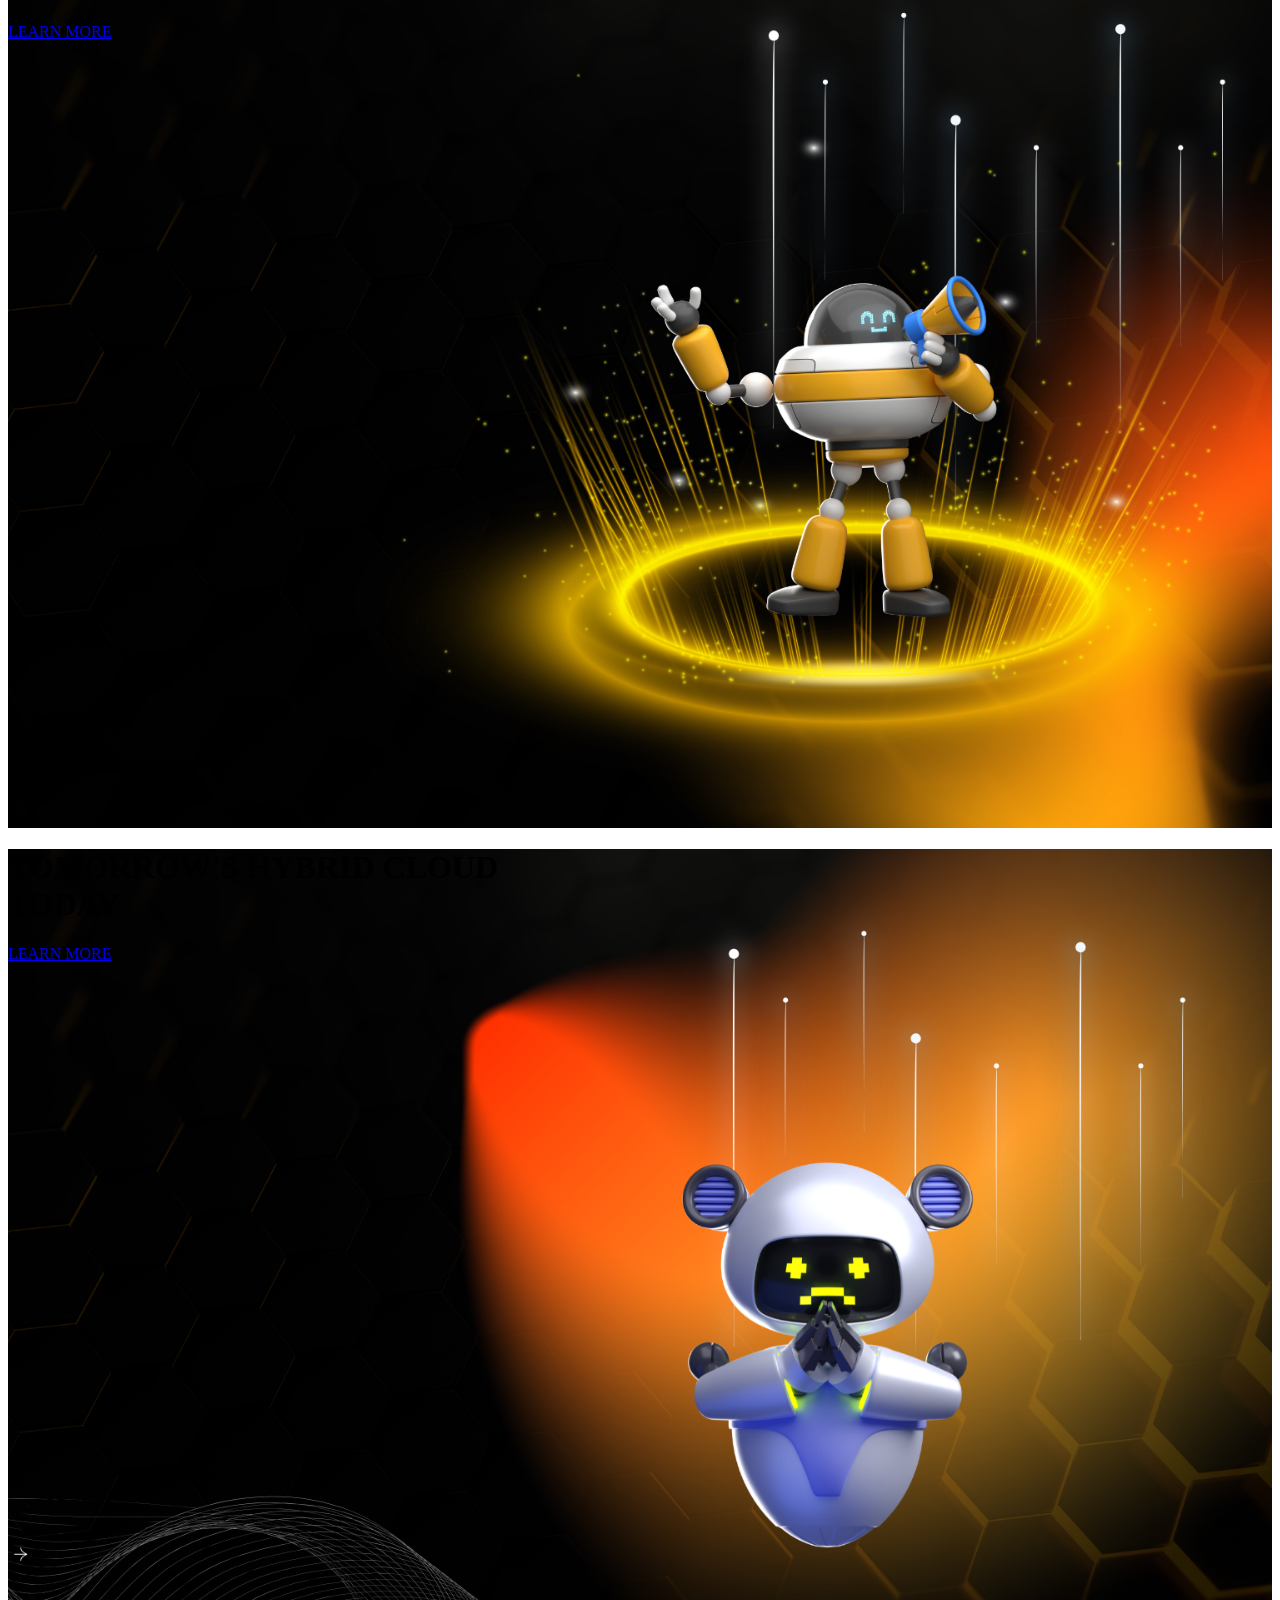
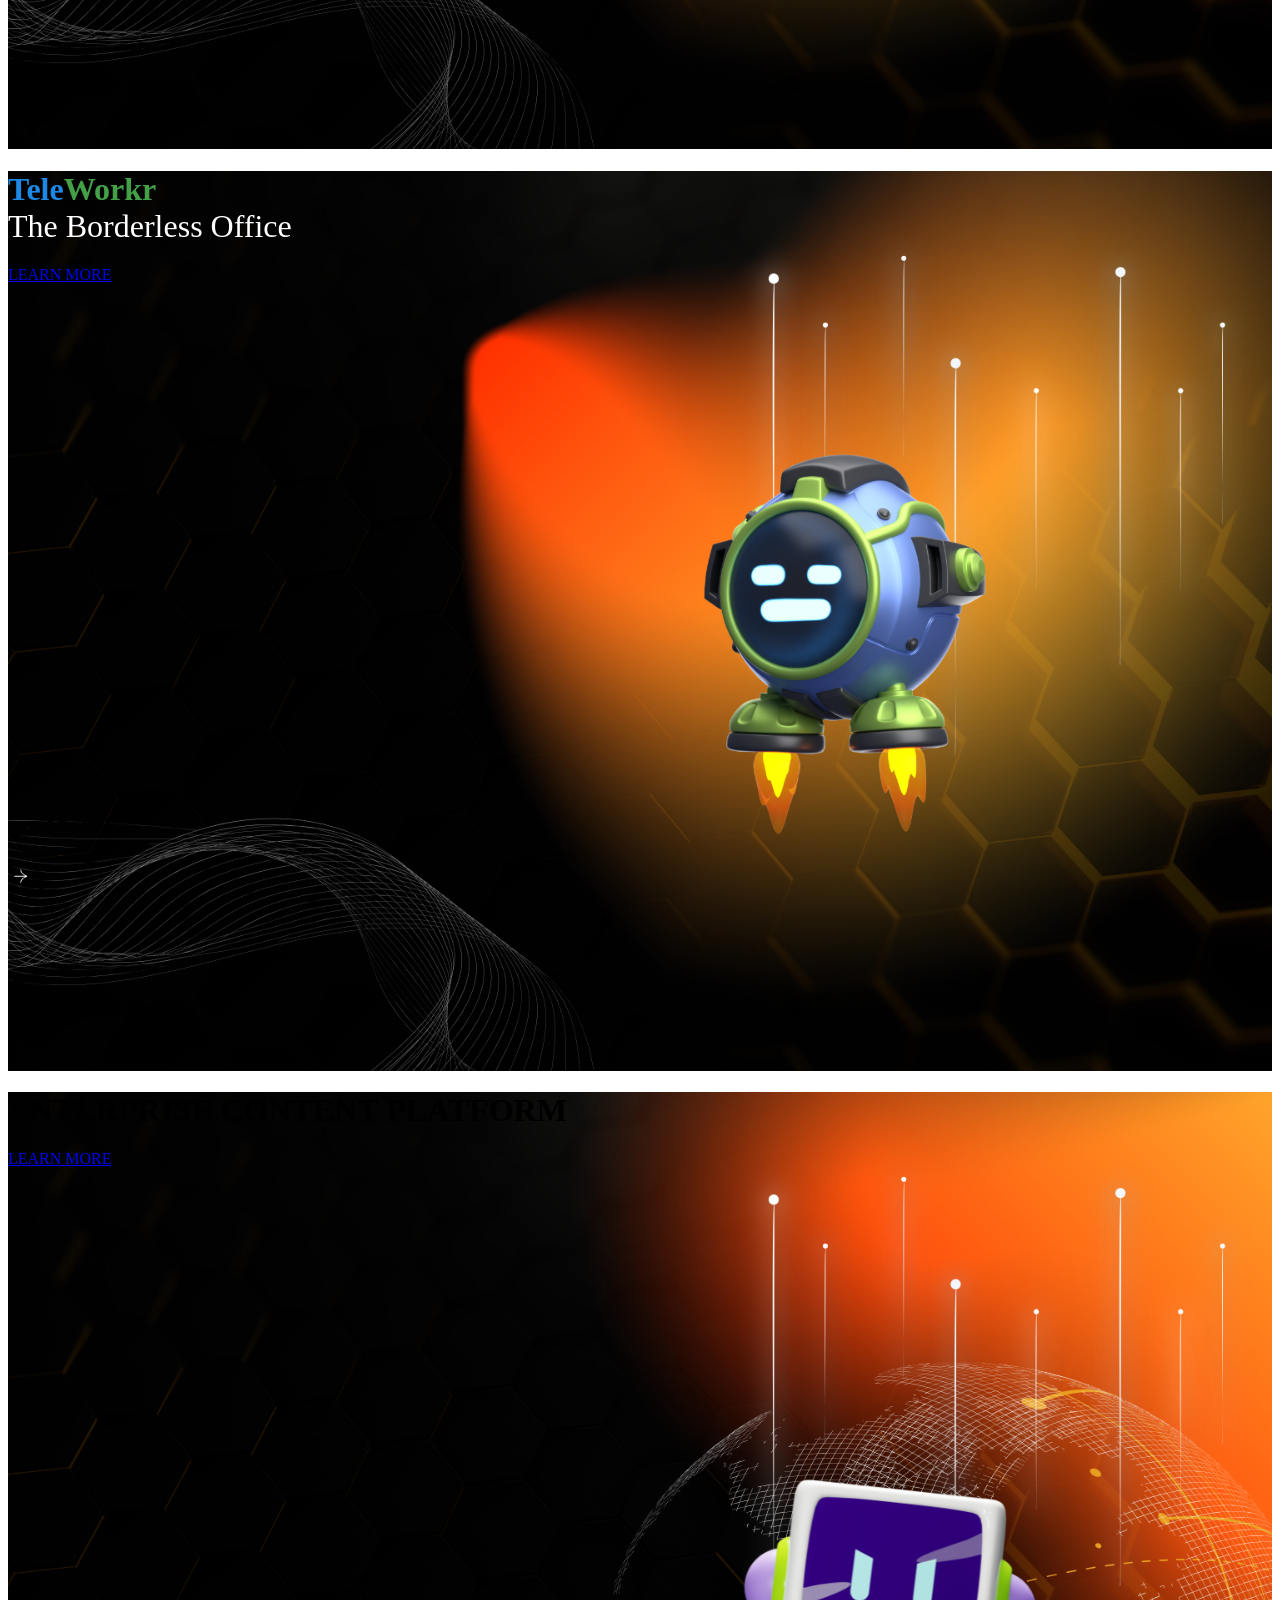
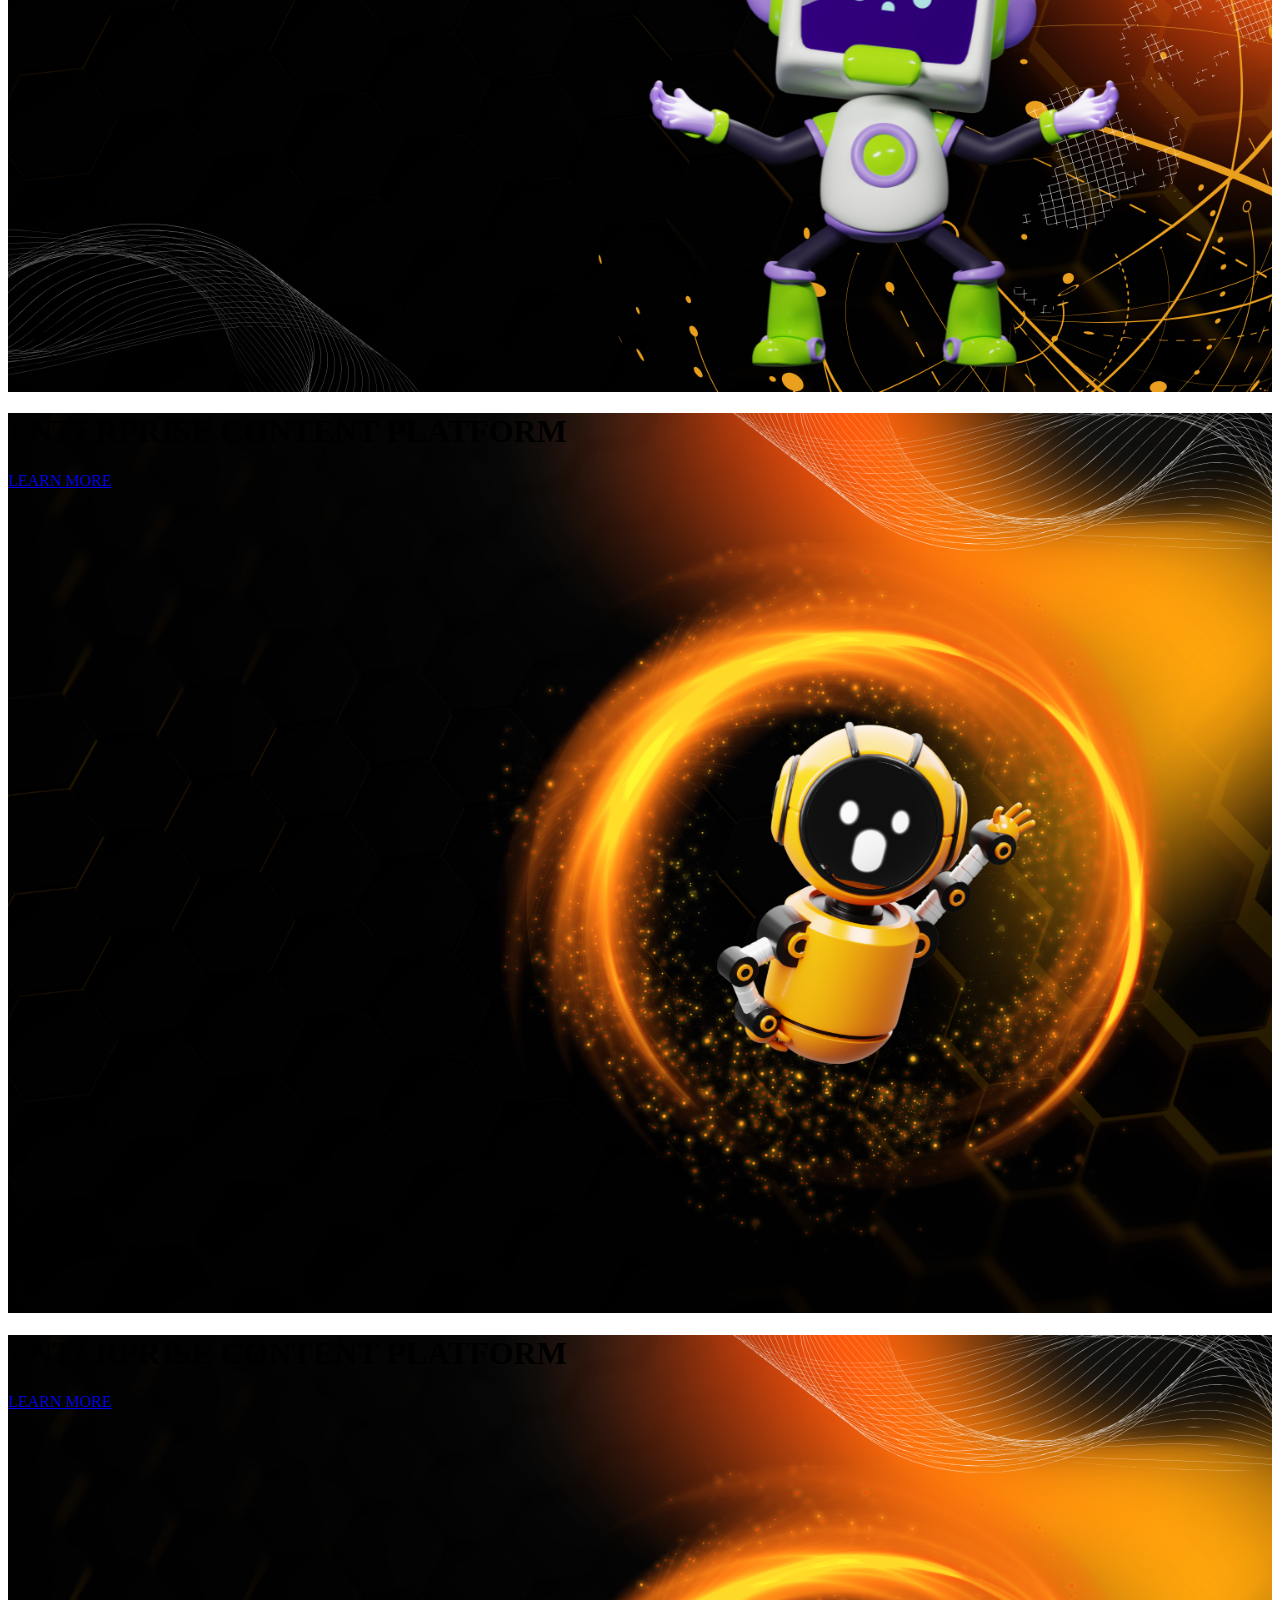
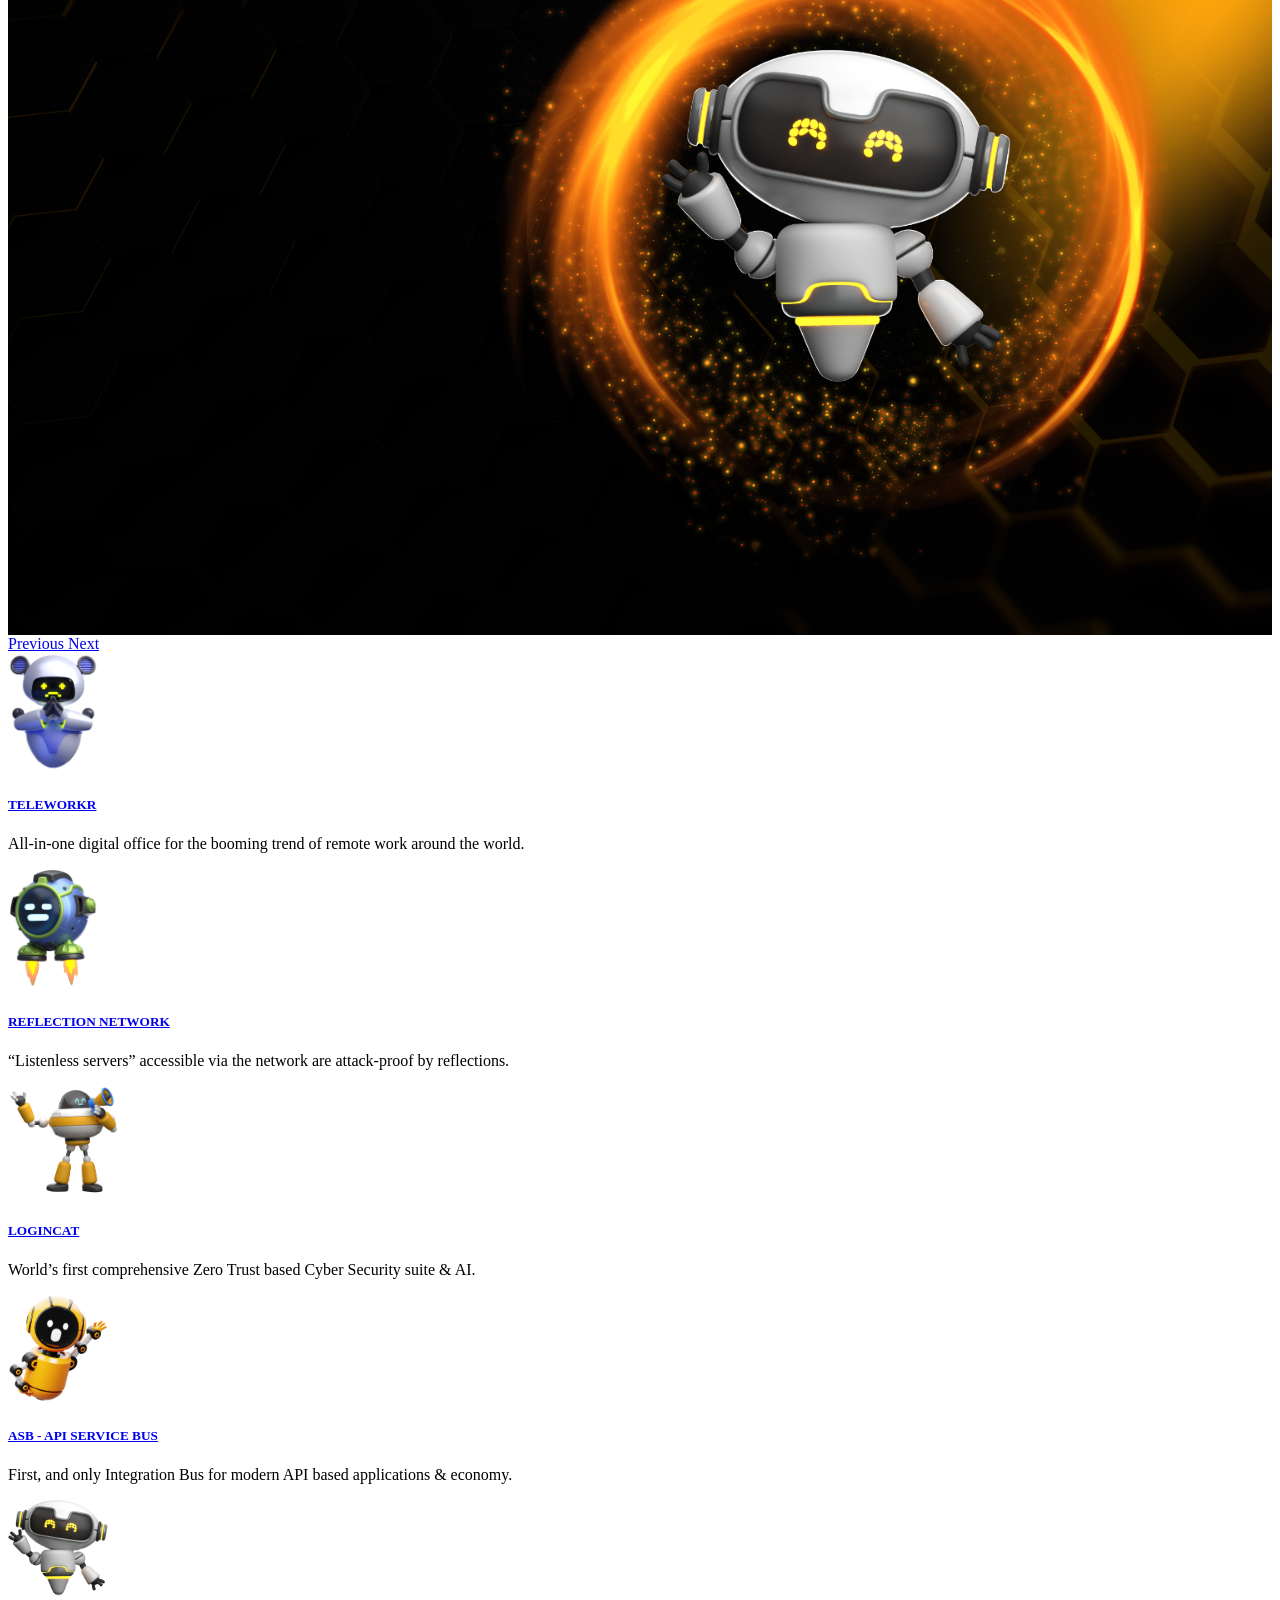
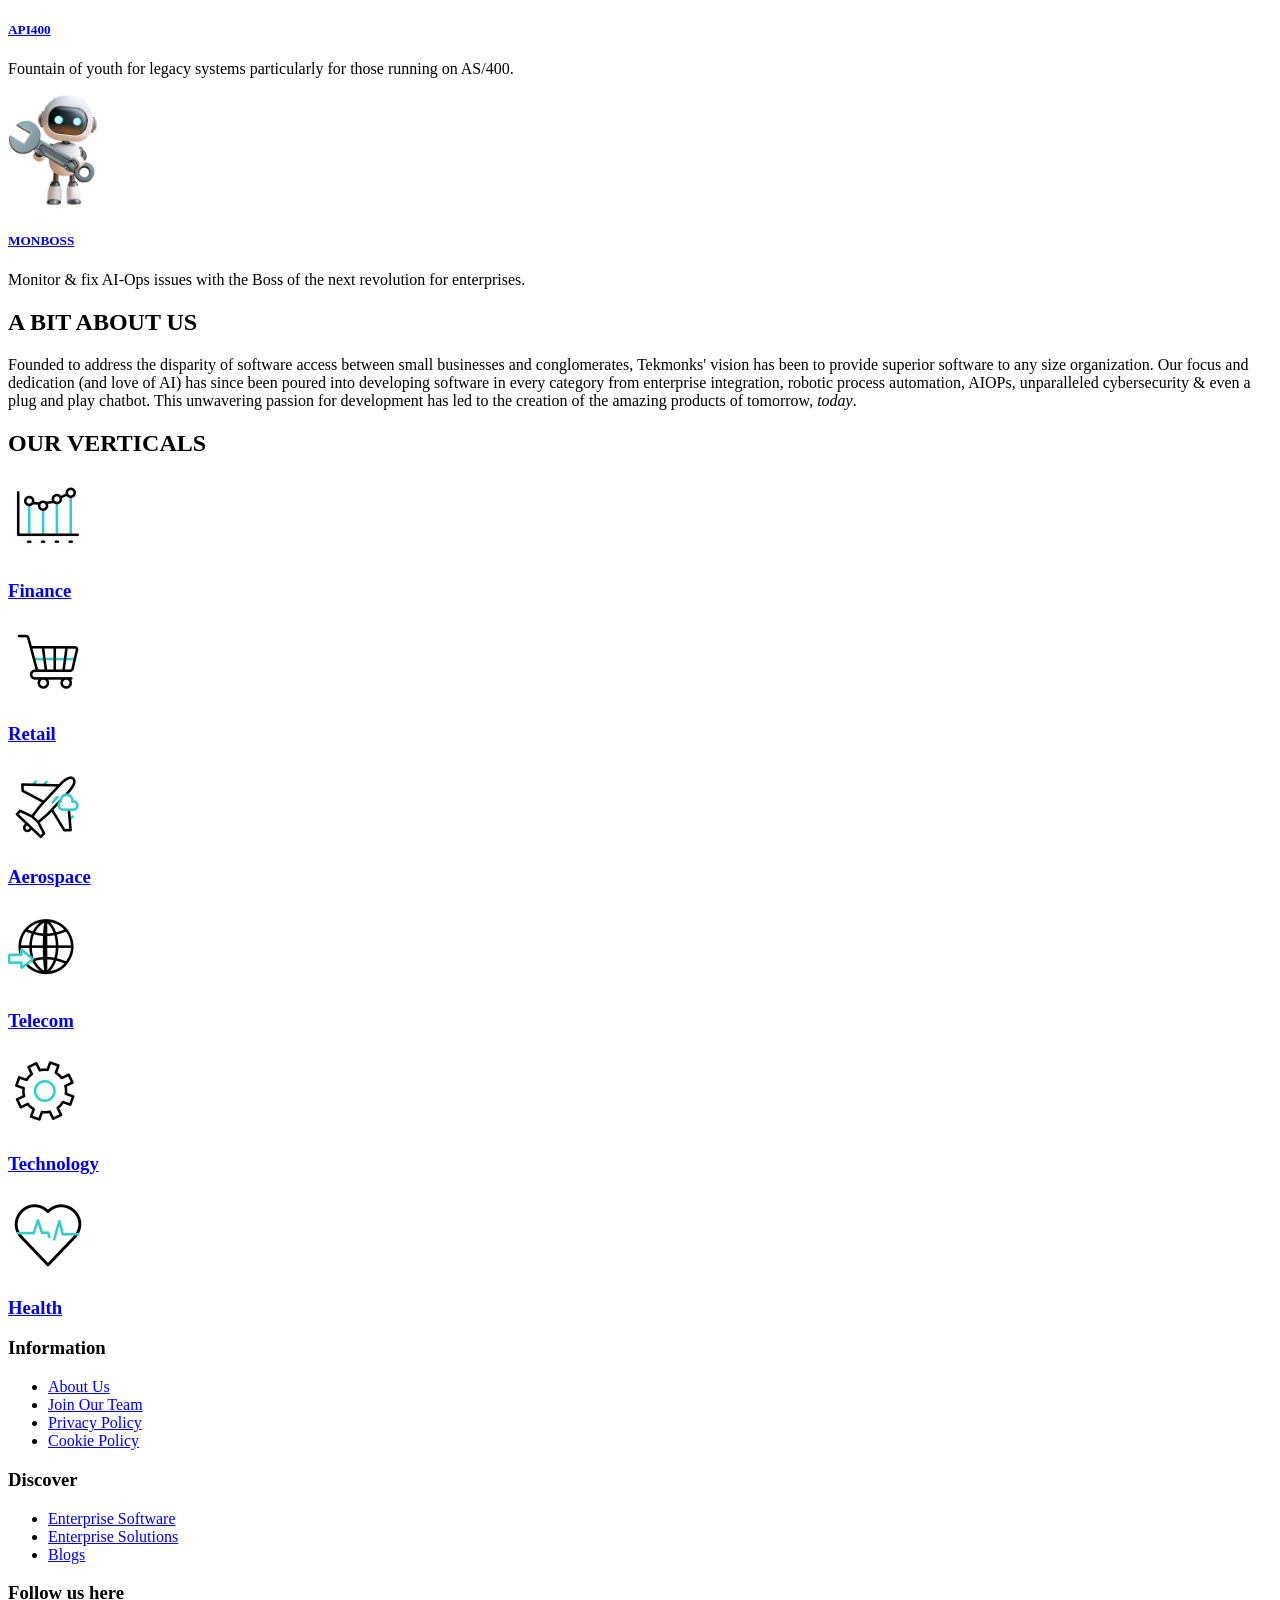
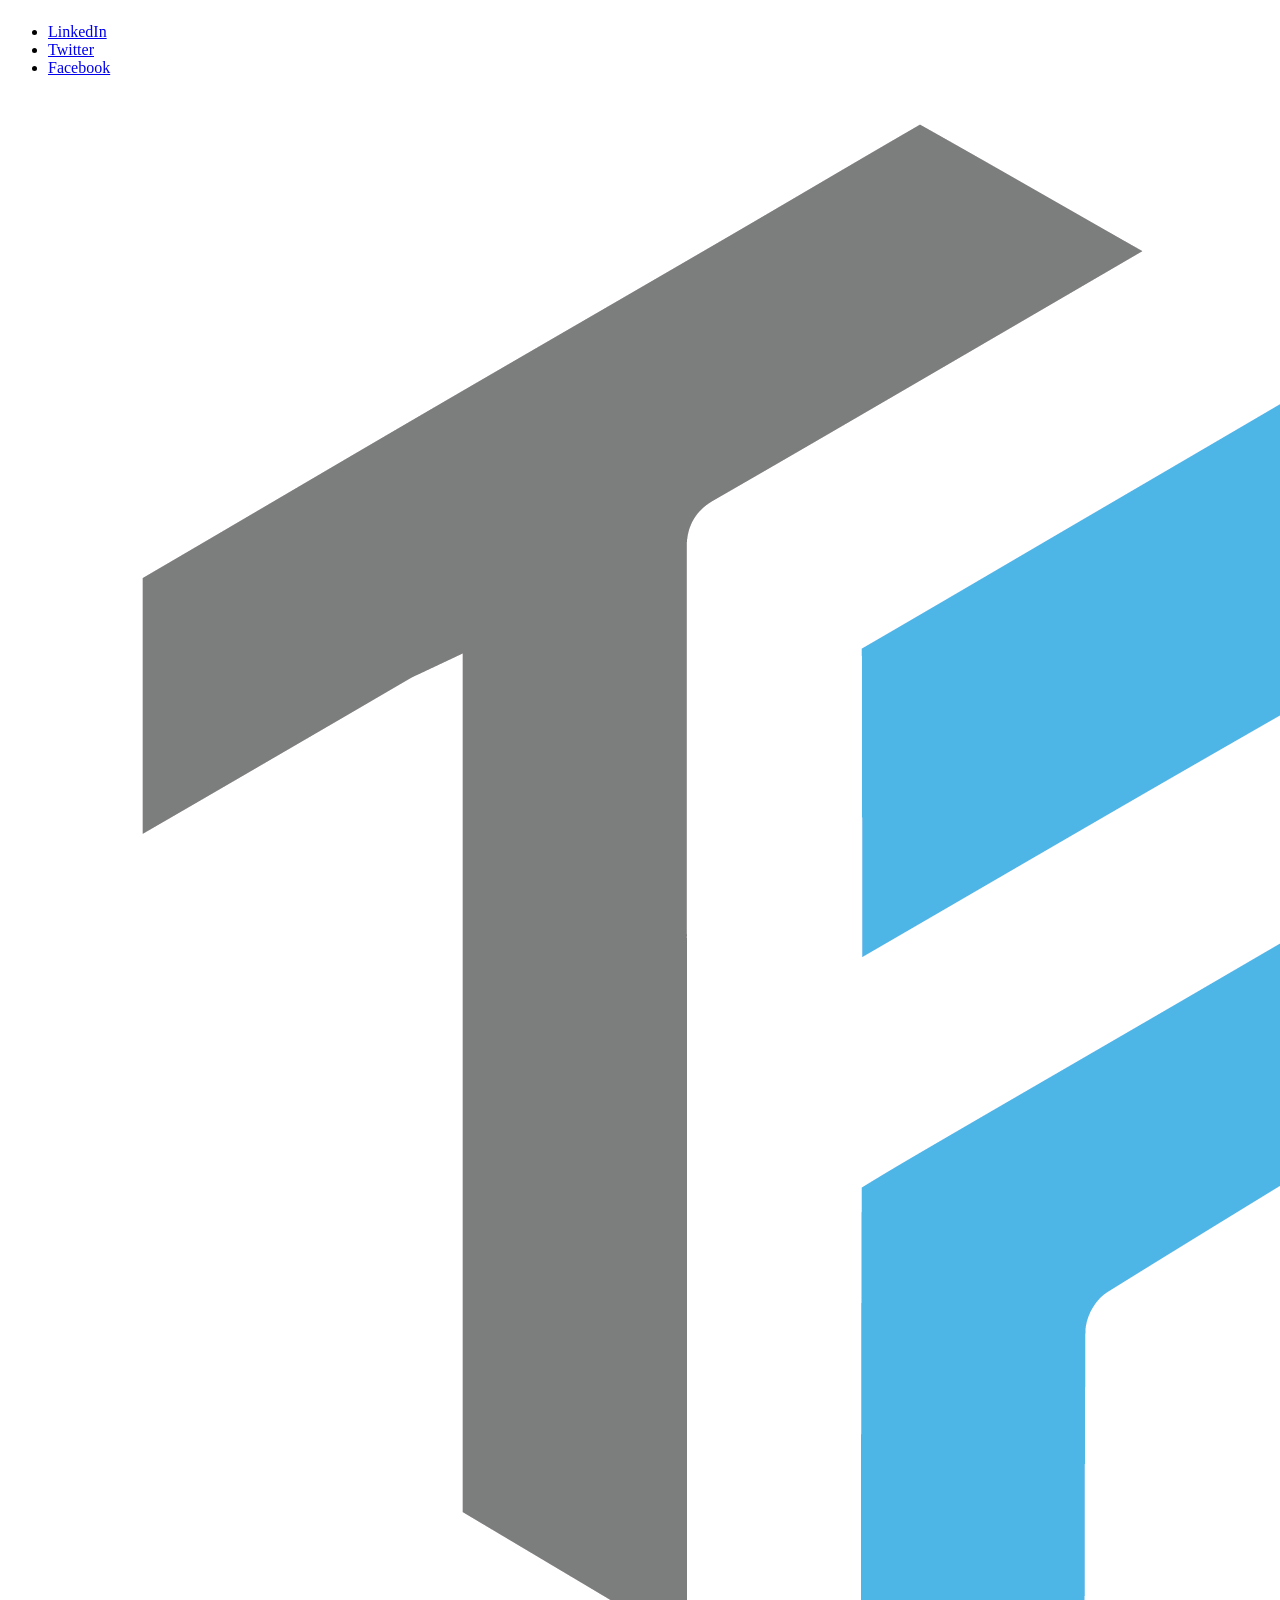
==== commit 13883e64: "mali ni siya asdhasjhdasd" ====
--- a/index.html
+++ b/index.html
@@ -1,14 +1,7 @@
 <!DOCTYPE html>
 <html lang="en">
 <head>
-  <meta charset="UTF-8">
-  <meta name="viewport" content="width=device-width, initial-scale=1.0">
-  <title>TekProPhils</title>
-    <link rel="icon" href="image/favicon_io/favicon.ico" type="image/x-icon">
-  <link rel="stylesheet" href="style.css">
-  <link rel="stylesheet" href="https://stackpath.bootstrapcdn.com/bootstrap/4.5.2/css/bootstrap.min.css">
-  <link href="https://fonts.googleapis.com/css2?family=Roboto:wght@400;700&display=swap" rel="stylesheet">
-</head>
+
 <body>
 <nav class="navbar navbar-expand-lg position-relative">
   <a class="navbar-brand" href="#">
@@ -73,26 +66,7 @@
               <div class="submenu-item" onclick="switchTab('solutionsMenu', 2)">Healthcare</div>
             </div>
             <div class="column right">
-              <div class="tab-content" id="solutionsMenu">
-                <div class="row tab-pane active">
-                  <div class="col-md-4"><h6><strong>Banking Solutions</strong></h6><p>Secure and efficient banking solutions powered by AI.</p></div>
-                  <div class="col-md-4"><h6><strong>Investment Platforms</strong></h6><p>Robust platforms for investment management.</p></div>
-                </div>
-                <div class="row tab-pane">
-                  <div class="col-md-4"><h6><strong>E-Commerce</strong></h6><p>Integrated solutions for online retail businesses.</p></div>
-                  <div class="col-md-4"><h6><strong>Inventory Management</strong></h6><p>Smart inventory tracking and management systems.</p></div>
-                </div>
-                <div class="row tab-pane">
-                  <div class="col-md-4"><h6><strong>Patient Management</strong></h6><p>Comprehensive patient record systems.</p></div>
-                  <div class="col-md-4"><h6><strong>Telemedicine</strong></h6><p>Remote healthcare solutions for modern needs.</p></div>
-                </div>
-              </div>
-            </div>
-          </div>
-        </div>
-      </li>
-      <li class="nav-item dropdown position-static">
-        <a class="nav-link dropdown-toggle text-white" href="#" id="socialDropdown" role="button" data-toggle="dropdown" aria-haspopup="true" aria-expanded="false">
+ " role="button" data-toggle="dropdown" aria-haspopup="true" aria-expanded="false">
           Tekmonks Social
         </a>
         <div class="dropdown-menu dropdown-menu-custom" aria-labelledby="socialDropdown">
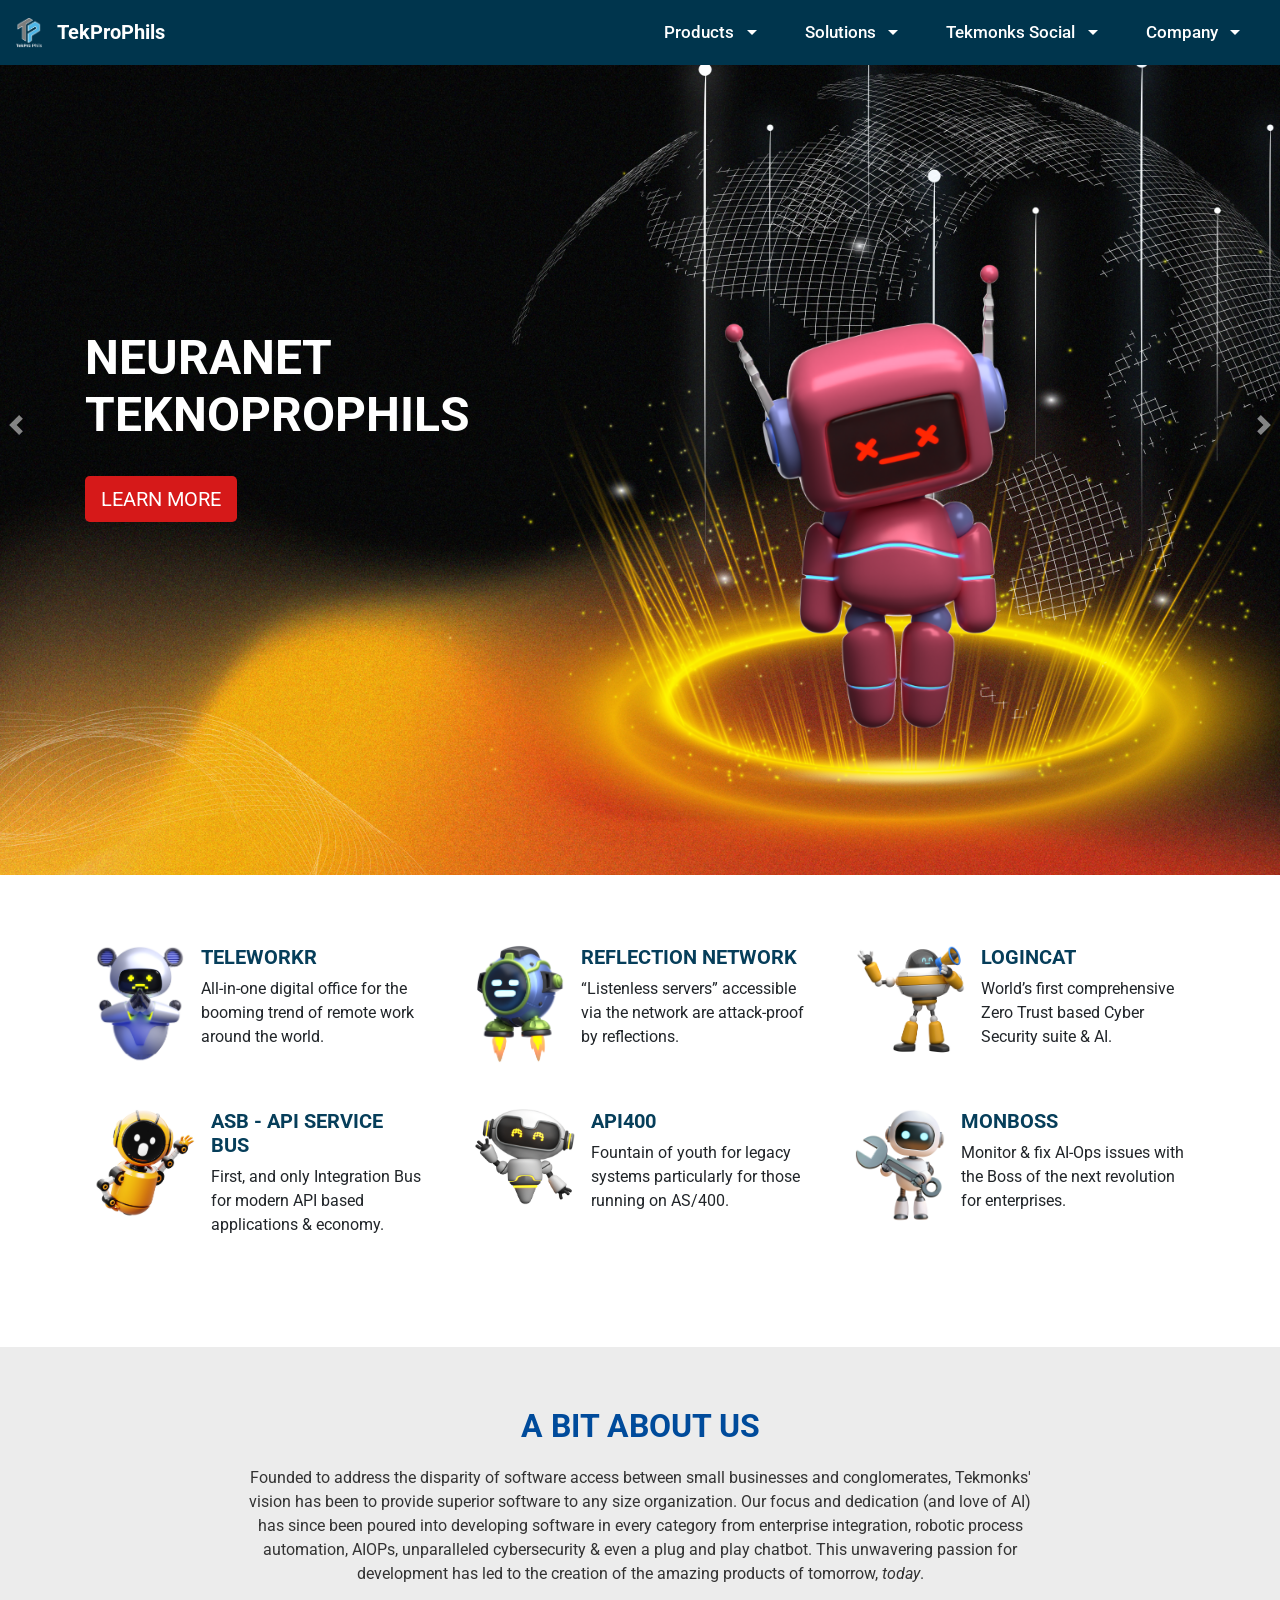
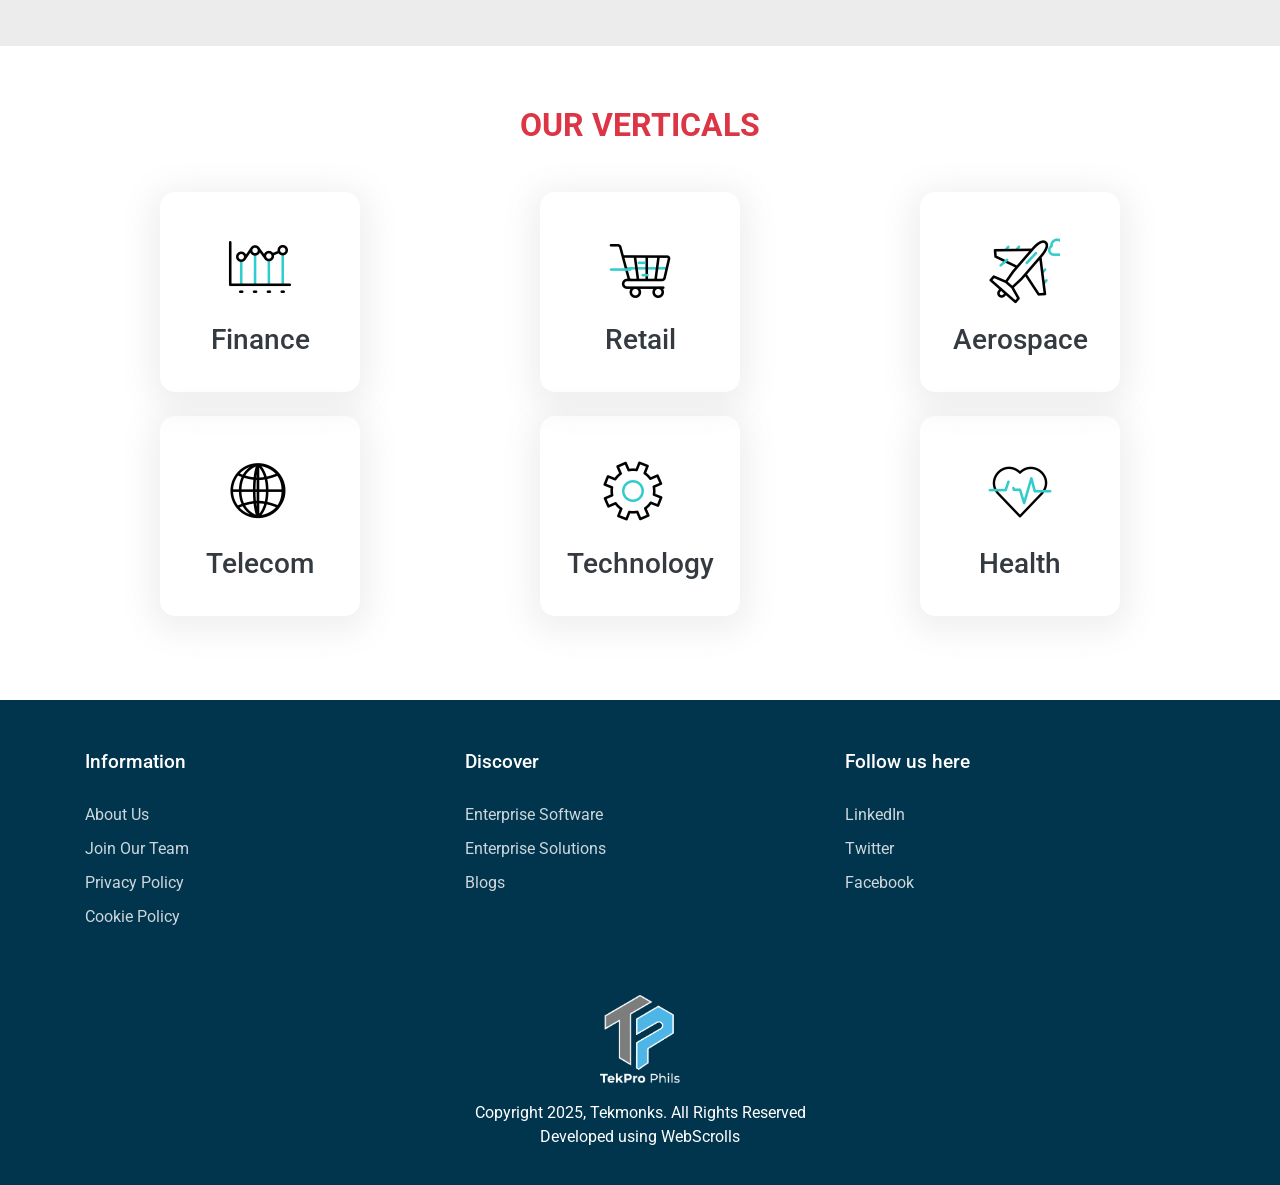
==== commit 9d8e89f1: "Revert "mali ni siya" This reverts commit 13883e64a7d8cc728401ec07ad4483769a7bdb71." ====
--- a/index.html
+++ b/index.html
@@ -1,7 +1,14 @@
 <!DOCTYPE html>
 <html lang="en">
 <head>
-
+  <meta charset="UTF-8">
+  <meta name="viewport" content="width=device-width, initial-scale=1.0">
+  <title>TekProPhils</title>
+    <link rel="icon" href="image/favicon_io/favicon.ico" type="image/x-icon">
+  <link rel="stylesheet" href="style.css">
+  <link rel="stylesheet" href="https://stackpath.bootstrapcdn.com/bootstrap/4.5.2/css/bootstrap.min.css">
+  <link href="https://fonts.googleapis.com/css2?family=Roboto:wght@400;700&display=swap" rel="stylesheet">
+</head>
 <body>
 <nav class="navbar navbar-expand-lg position-relative">
   <a class="navbar-brand" href="#">
@@ -66,7 +73,26 @@
               <div class="submenu-item" onclick="switchTab('solutionsMenu', 2)">Healthcare</div>
             </div>
             <div class="column right">
- " role="button" data-toggle="dropdown" aria-haspopup="true" aria-expanded="false">
+              <div class="tab-content" id="solutionsMenu">
+                <div class="row tab-pane active">
+                  <div class="col-md-4"><h6><strong>Banking Solutions</strong></h6><p>Secure and efficient banking solutions powered by AI.</p></div>
+                  <div class="col-md-4"><h6><strong>Investment Platforms</strong></h6><p>Robust platforms for investment management.</p></div>
+                </div>
+                <div class="row tab-pane">
+                  <div class="col-md-4"><h6><strong>E-Commerce</strong></h6><p>Integrated solutions for online retail businesses.</p></div>
+                  <div class="col-md-4"><h6><strong>Inventory Management</strong></h6><p>Smart inventory tracking and management systems.</p></div>
+                </div>
+                <div class="row tab-pane">
+                  <div class="col-md-4"><h6><strong>Patient Management</strong></h6><p>Comprehensive patient record systems.</p></div>
+                  <div class="col-md-4"><h6><strong>Telemedicine</strong></h6><p>Remote healthcare solutions for modern needs.</p></div>
+                </div>
+              </div>
+            </div>
+          </div>
+        </div>
+      </li>
+      <li class="nav-item dropdown position-static">
+        <a class="nav-link dropdown-toggle text-white" href="#" id="socialDropdown" role="button" data-toggle="dropdown" aria-haspopup="true" aria-expanded="false">
           Tekmonks Social
         </a>
         <div class="dropdown-menu dropdown-menu-custom" aria-labelledby="socialDropdown">
--- a/style.css
+++ b/style.css
@@ -0,0 +1,357 @@
+ body, html {
+      margin: 0;
+      padding: 0;
+      font-family: 'Roboto', sans-serif;
+      overflow-x: hidden;
+      background-color: #fff;
+    }
+   .navbar {
+     margin-bottom: 0 !important;
+  background-color: #00354d;
+  padding: 0.8rem 2rem;
+    position: relative;
+    z-index: 1000;
+}
+
+.navbar-brand {
+  display: flex;
+  align-items: center;
+  padding: 0.5rem 0;
+}
+
+.navbar-brand img {
+  height: 30px;
+  margin-right: 10px;
+}
+
+.navbar-nav {
+  align-items: center;
+}
+
+.navbar .nav-link {
+  color: white !important;
+  padding: 0.75rem 1.25rem !important;
+  margin: 0 0.25rem;
+  font-weight: 500;
+  font-size: 1.05rem;
+  transition: all 0.2s ease;
+  position: relative;
+}
+
+.navbar .nav-link:hover,
+.navbar .nav-link:focus,
+.navbar .nav-link.active {
+  color: #00354d !important;
+  background-color: white;
+  border-radius: 6px;
+}
+
+.dropdown-menu-custom {
+  position: absolute;
+  background-color: white;
+  width: 100vw;
+  z-index: 1000;
+  top: 100%;
+  left: 0;
+  display: none;
+  border-top: 3px solid #e0e0e0;
+  box-shadow: 0 10px 20px rgba(0, 0, 0, 0.1);
+}
+.no-underline {
+  text-decoration: none !important;
+  color: #063E5A !important;
+}
+
+.no-underline:hover {
+  color: #A81010 !important;
+}
+.vertical-link:hover h3 {
+  color: #A81010 !important;
+}
+.dropdown-menu-custom.show {
+  display: block !important;
+}
+
+.menu-wrapper {
+  display: flex;
+  min-height: 400px;
+}
+
+.column.left {
+  width: 25%;
+  min-width: 280px;
+  background-color: #00354d;
+  color: white;
+  padding: 2rem 0;
+}
+   .navbar-toggler-icon {
+      background-image: url("data:image/svg+xml;charset=utf8,%3Csvg viewBox='0 0 32 32' xmlns='http://www.w3.org/2000/svg'%3E%3Cpath stroke='rgba(255,255,255,0.8)' stroke-width='2' stroke-linecap='round' stroke-miterlimit='10' d='M4 8h24M4 16h24M4 24h24'/%3E%3C/svg%3E");
+    }
+.column.right {
+  width: 75%;
+  background: #f9f9f9;
+  padding: 2.5rem;
+}
+
+.submenu-item {
+  cursor: pointer;
+  padding: 0.8rem 2rem;
+  margin: 0.25rem 1rem;
+  font-size: 1rem;
+  transition: all 0.2s ease;
+  border-left: 3px solid transparent;
+}
+
+.submenu-item:hover,
+.submenu-item.active {
+  background: rgba(255, 255, 255, 0.9);
+  color: #00354d;
+  border-radius: 4px;
+  border-left: 3px solid #d61919;
+  padding-left: 1.75rem;
+}
+
+.tab-pane { 
+  display: none; 
+  animation: fadeIn 0.3s ease;
+}
+
+.tab-pane.active { 
+  display: block; 
+}
+
+.tab-pane .row {
+  margin: -1rem;
+}
+
+.tab-pane .col-md-3,
+.tab-pane .col-md-4,
+.tab-pane .col-md-6 {
+  padding: 1rem;
+}
+
+.tab-pane h6 {
+  font-size: 1.1rem;
+  margin-bottom: 0.75rem;
+  color: #00354d;
+}
+
+.tab-pane p {
+  font-size: 0.95rem;
+  line-height: 1.5;
+  color: #555;
+}
+
+@keyframes fadeIn {
+  from { opacity: 0; transform: translateY(10px); }
+  to { opacity: 1; transform: translateY(0); }
+}
+
+/* Improved dropdown arrow */
+.navbar .dropdown-toggle::after {
+  margin-left: 0.5em;
+  vertical-align: 0.15em;
+  transition: transform 0.2s ease;
+}
+
+.navbar .show > .dropdown-toggle::after {
+  transform: rotate(180deg);
+}
+
+    .carousel-item {
+      height: 100vh;
+      background: linear-gradient(135deg, #00354d, #004d6d);
+      color: white;
+      position: relative;
+    }
+    .carousel-item .content {
+      position: absolute;
+      top: 50%;
+      left: 5%;
+      transform: translateY(-50%);
+      z-index: 2;
+    }
+    .carousel-item h1 {
+      font-size: 3rem;
+      font-weight: bold;
+    }
+    .carousel-item .btn {
+      margin-top: 20px;
+      background-color: #d61919;
+      border: none;
+    }
+    .robot {
+      position: absolute;
+      right: 10%;
+      bottom: 10%;
+      max-width: 300px;
+      z-index: 1;
+    }
+    .carousel-inner {
+      height: 100vh;
+    }
+    .carousel-item img.d-block {
+      height: 100vh;
+      object-fit: cover;
+    }
+    .products-section {
+      padding: 60px 20px;
+      background: #ffffff;
+    }
+    .products-grid {
+      display: grid;
+      grid-template-columns: repeat(auto-fit, minmax(250px, 1fr));
+      gap: 30px;
+      max-width: 1200px;
+      margin: 0 auto;
+    }
+    .product {
+      display: flex;
+      align-items: flex-start;
+      gap: 15px;
+    }
+    .product img {
+      width: 50px;
+      height: 50px;
+    }
+    .product h5 {
+      font-weight: 700;
+      color: #004b9b;
+    }
+    .product p {
+      font-size: 14px;
+      margin-bottom: 0;
+    }
+    .products-section .d-flex {
+  transition: all 0.3s ease;
+  border-radius: 8px;
+  padding: 10px;
+}
+
+.products-section .d-flex:hover {
+  background-color: #f9f9f9; /* light background on hover */
+  box-shadow: 0 4px 15px rgba(0,0,0,0.1); /* subtle shadow */
+}
+
+.products-section .d-flex:hover h5 {
+  color: #d61919; /* highlight title color on hover */
+}
+
+.products-section .d-flex:hover p {
+  color: #333; /* enhance paragraph contrast on hover */
+}
+
+.products-section .d-flex:hover img {
+  transform: scale(1.05);
+  transition: transform 0.3s ease;
+}
+
+    .about-section {
+      background-color: #ececec;
+      text-align: center;
+      padding: 60px 20px;
+    }
+    .about-section h2 {
+      color: #004b9b;
+      font-weight: 700;
+    }
+    .about-section p {
+      max-width: 800px;
+      margin: 20px auto 0;
+      font-size: 16px;
+      color: #333;
+    }
+    /* Verticals Section */
+    .our-verticals {
+      padding: 60px 0;
+      background-color: var(--light-bg);
+    }
+    
+    .vertical-link {
+      display: block;
+      transition: all 0.3s ease;
+    }
+    
+    .vertical-link:hover {
+      transform: translateY(-5px);
+      text-decoration: none;
+    }
+    
+    .vertical-card {
+      width: 100%;
+      max-width: 200px;
+      height: 200px;
+      border-radius: 15px;
+      box-shadow: 0 6px 30px 10px rgba(111, 111, 111, 0.1);
+      display: flex;
+      flex-direction: column;
+      justify-content: center;
+      align-items: center;
+      margin: 0 auto;
+      transition: all 0.3s ease;
+    }
+    
+    .vertical-card:hover {
+     
+      box-shadow: 0 10px 40px rgba(111, 111, 111, 0.2);
+    }
+    /* Footer */
+    footer {
+    background-color: #00354d;
+      color: white;
+      padding: 50px 0 0;
+    }
+    
+    .footer-grid {
+      display: grid;
+      grid-template-columns: repeat(auto-fit, minmax(250px, 1fr));
+      gap: 30px;
+      padding-bottom: 30px;
+    }
+    
+    .footer-column h3 {
+      font-size: 1.2rem;
+      margin-bottom: 20px;
+      position: relative;
+      padding-bottom: 10px;
+    }
+    
+    .footer-column h3::after {
+      content: '';
+      position: absolute;
+      left: 0;
+      bottom: 0;
+      width: 50px;
+      height: 2px;
+      background-color: var(--secondary-color);
+    }
+    
+    .footer-column ul {
+      list-style: none;
+      padding: 0;
+    }
+    
+    .footer-column li {
+      margin-bottom: 10px;
+    }
+    
+    .footer-column a {
+      color: rgba(255,255,255,0.8);
+      transition: all 0.2s ease;
+    }
+    
+    .footer-column a:hover {
+      color: white;
+      text-decoration: none;
+      padding-left: 5px;
+    }
+    
+    .copyright {
+      padding: 20px 0;
+      text-align: center;
+    }
+    
+    .copyright img {
+      width: 80px;
+      margin-bottom: 15px;
+    }
